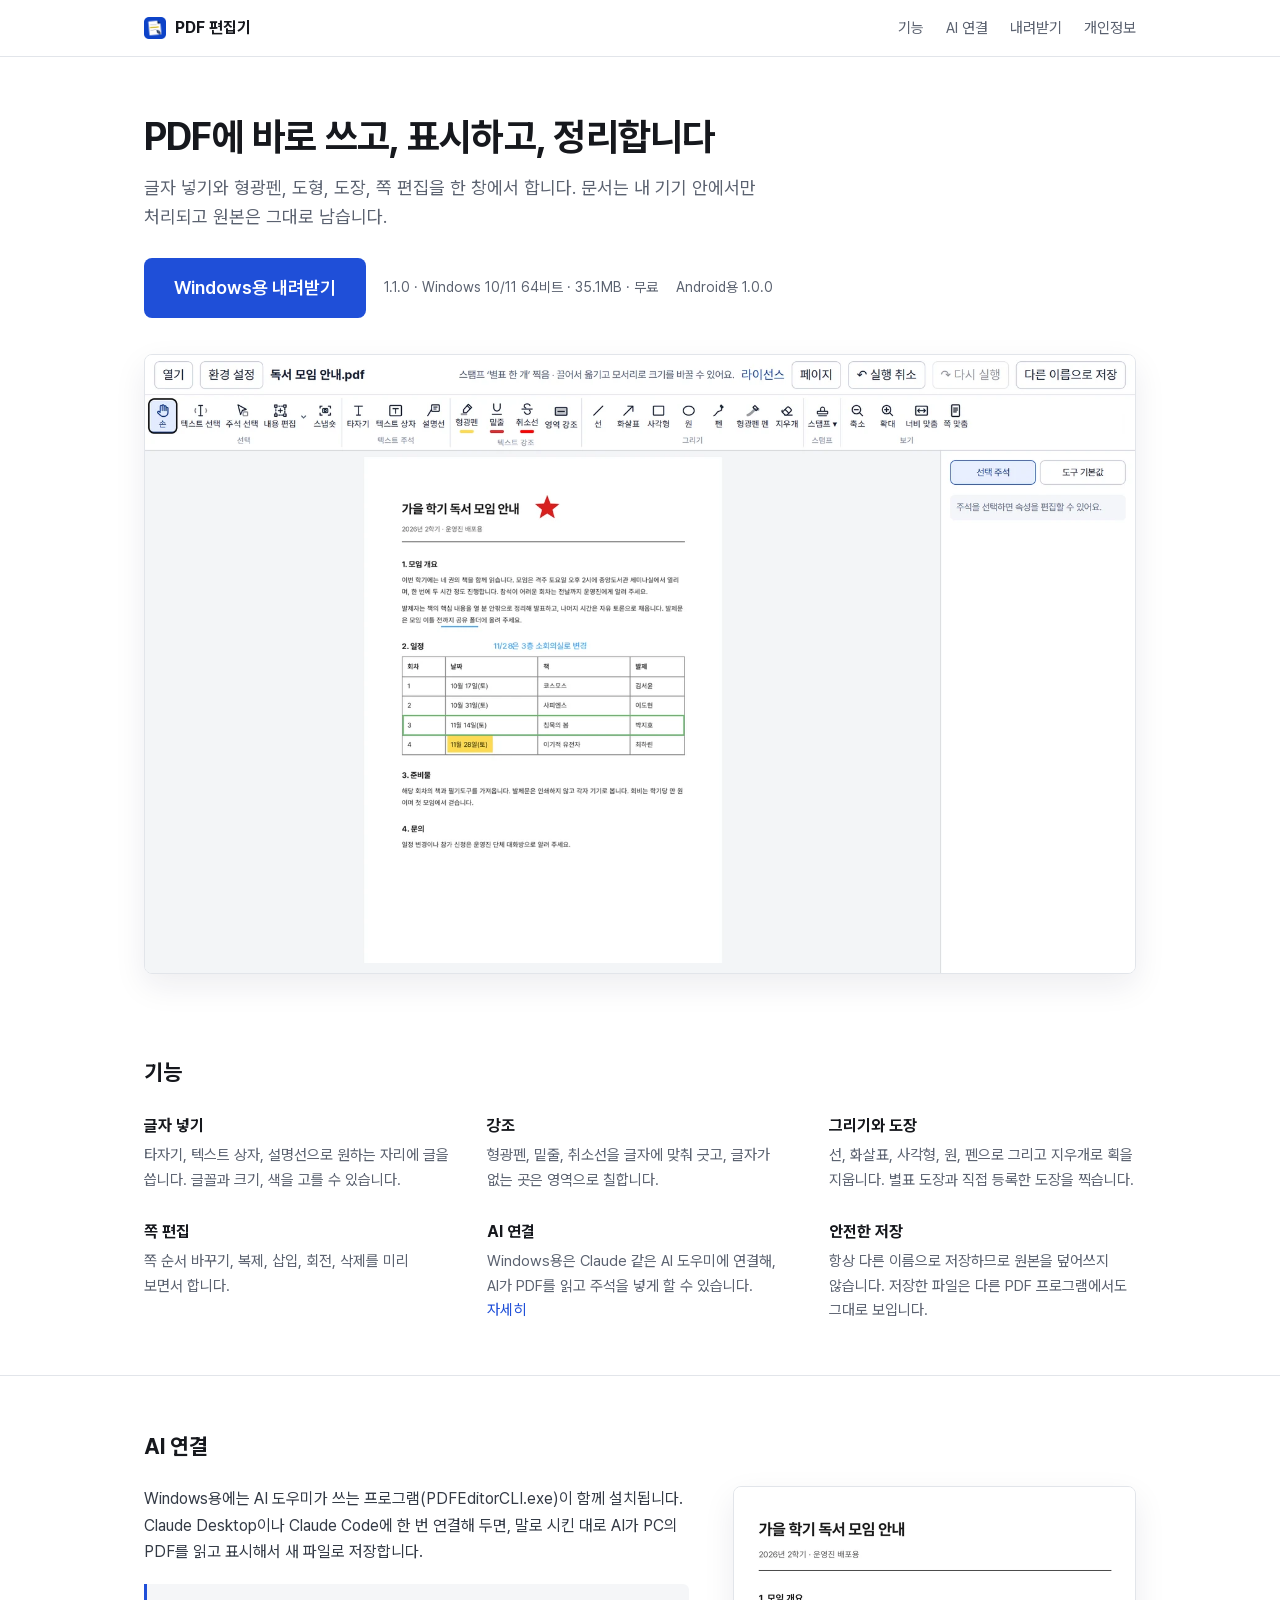
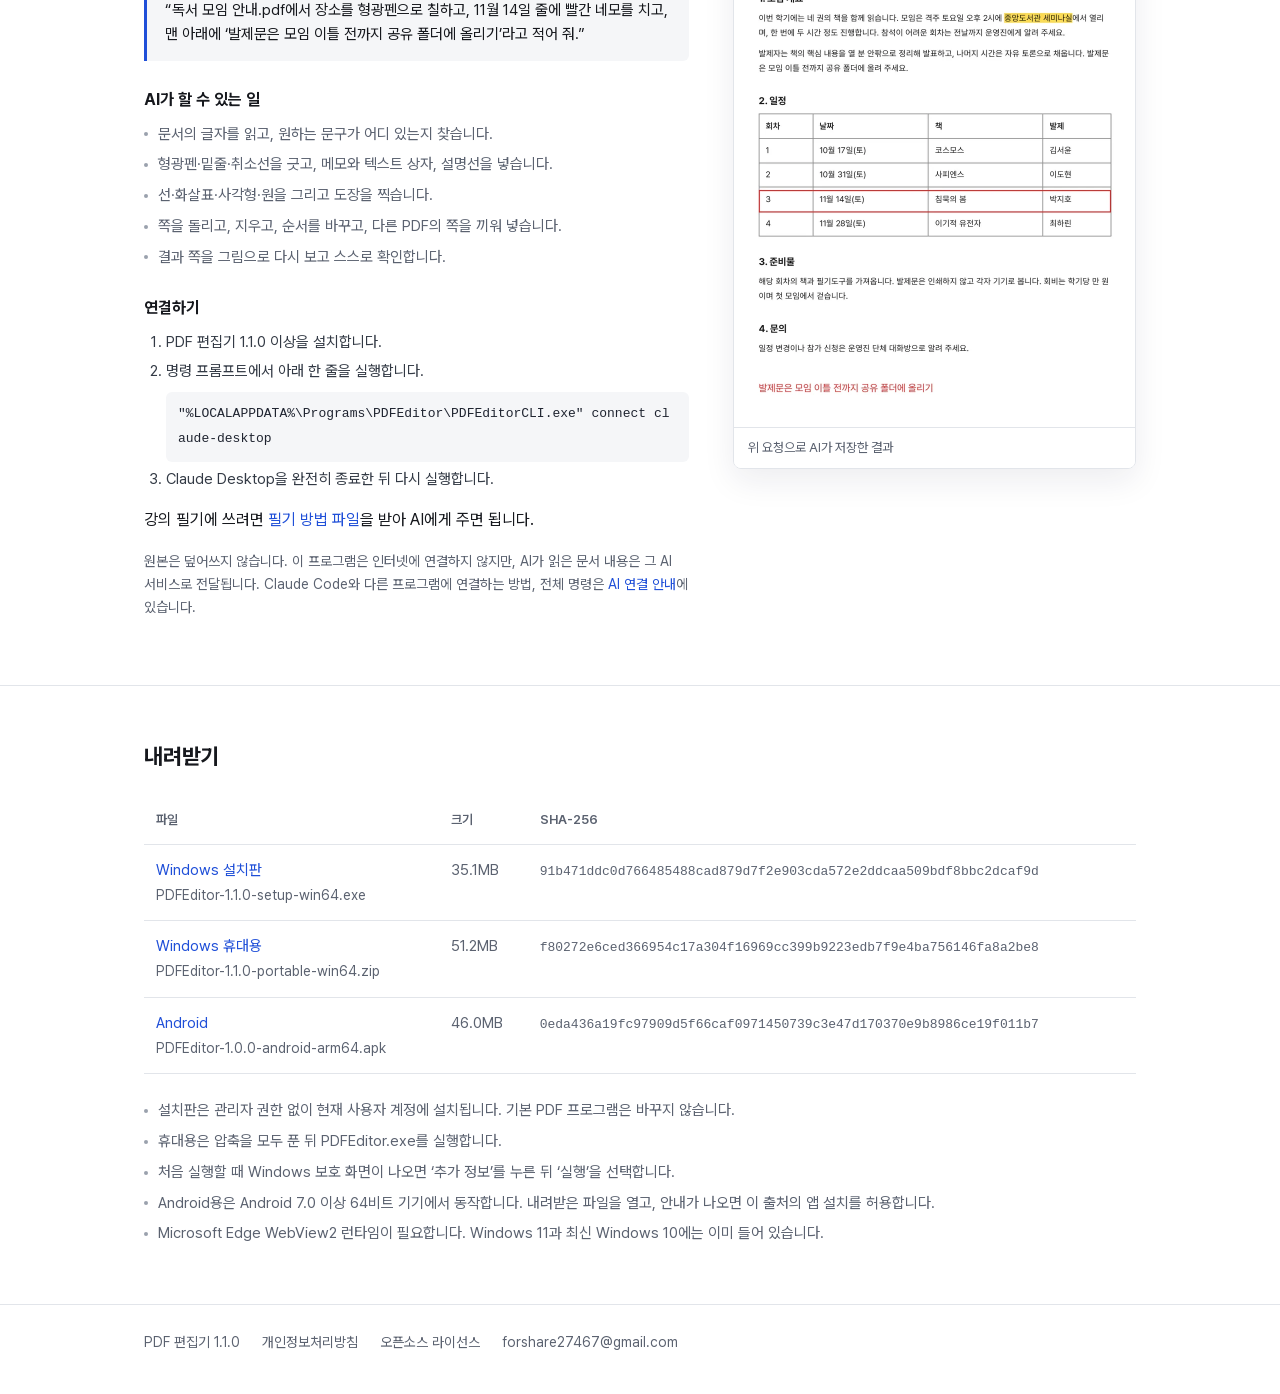
==== index.html @ c613894f "강의 필기 안내를 AI 연결 첫머리로 옮기고 쉬운 사용 순서 추가 Co-Authored-By: Claude Fable 5.2 <noreply@anthropic.com>" ====
<!doctype html>
<html lang="ko">
<head>
<meta charset="utf-8">
<meta name="viewport" content="width=device-width,initial-scale=1">
<title>PDF 편집기</title>
<meta name="description" content="PDF에 글자를 넣고, 표시하고, 쪽을 정리하는 무료 편집기. 문서는 기기 밖으로 나가지 않습니다.">
<link rel="icon" href="favicon.ico" sizes="48x48">
<link rel="icon" href="icon-192.png" type="image/png">
<link rel="apple-touch-icon" href="icon-180.png">
<link rel="stylesheet" href="style.css">
</head>
<body>
<header class="top"><div class="wrap">
 <a class="brand" href="./"><img src="icon-192.png" alt="">PDF 편집기</a>
 <nav><a href="#features">기능</a><a href="#ai">AI 연결</a><a href="#download">내려받기</a><a href="privacy.html">개인정보</a></nav>
</div></header>

<main>
<div class="wrap hero">
 <h1>PDF에 바로 쓰고, 표시하고, 정리합니다</h1>
 <p class="lead">글자 넣기와 형광펜, 도형, 도장, 쪽 편집을 한 창에서 합니다. 문서는 내 기기 안에서만 처리되고 원본은 그대로 남습니다.</p>
 <div class="get">
  <a class="btn btn-lg" href="https://github.com/forshare2-pixel/pdf-editor/releases/download/v1.1.0/PDFEditor-1.1.0-setup-win64.exe">Windows용 내려받기</a>
  <span class="meta">1.1.0 · Windows 10/11 64비트 · 35.1MB · 무료</span>
  <a class="meta" href="https://github.com/forshare2-pixel/pdf-editor/releases/download/android-v1.0.0/PDFEditor-1.0.0-android-arm64.apk">Android용 1.0.0</a>
 </div>
 <figure class="shot"><img src="editor.webp" width="1600" height="1000" alt="PDF 편집기에서 문서에 글자, 강조, 사각형, 별표를 넣은 화면"></figure>
</div>

<section id="features"><div class="wrap">
 <h2>기능</h2>
 <ul class="features">
  <li><h3>글자 넣기</h3><p>타자기, 텍스트 상자, 설명선으로 원하는 자리에 글을 씁니다. 글꼴과 크기, 색을 고를 수 있습니다.</p></li>
  <li><h3>강조</h3><p>형광펜, 밑줄, 취소선을 글자에 맞춰 긋고, 글자가 없는 곳은 영역으로 칠합니다.</p></li>
  <li><h3>그리기와 도장</h3><p>선, 화살표, 사각형, 원, 펜으로 그리고 지우개로 획을 지웁니다. 별표 도장과 직접 등록한 도장을 찍습니다.</p></li>
  <li><h3>쪽 편집</h3><p>쪽 순서 바꾸기, 복제, 삽입, 회전, 삭제를 미리 보면서 합니다.</p></li>
  <li><h3>AI 연결</h3><p>Windows용은 Claude 같은 AI 도우미에 연결해, AI가 PDF를 읽고 주석을 넣게 할 수 있습니다. <a href="#ai">자세히</a></p></li>
  <li><h3>안전한 저장</h3><p>항상 다른 이름으로 저장하므로 원본을 덮어쓰지 않습니다. 저장한 파일은 다른 PDF 프로그램에서도 그대로 보입니다.</p></li>
 </ul>
</div></section>

<section id="ai"><div class="wrap">
 <h2>AI 연결</h2>
 <div class="ai">
  <div>
   <p class="ai-lead">Windows용에는 AI 도우미가 쓰는 프로그램(PDFEditorCLI.exe)이 함께 설치됩니다. Claude Desktop이나 Claude Code에 한 번 연결해 두면, 말로 시킨 대로 AI가 PC의 PDF를 읽고 표시해서 새 파일로 저장합니다.</p>
   <blockquote class="ask">“독서 모임 안내.pdf에서 장소를 형광펜으로 칠하고, 11월 14일 줄에 빨간 네모를 치고, 맨 아래에 ‘발제문은 모임 이틀 전까지 공유 폴더에 올리기’라고 적어 줘.”</blockquote>
   <h3>AI가 할 수 있는 일</h3>
   <ul class="notes">
    <li>문서의 글자를 읽고, 원하는 문구가 어디 있는지 찾습니다.</li>
    <li>형광펜·밑줄·취소선을 긋고, 메모와 텍스트 상자, 설명선을 넣습니다.</li>
    <li>선·화살표·사각형·원을 그리고 도장을 찍습니다.</li>
    <li>쪽을 돌리고, 지우고, 순서를 바꾸고, 다른 PDF의 쪽을 끼워 넣습니다.</li>
    <li>결과 쪽을 그림으로 다시 보고 스스로 확인합니다.</li>
   </ul>
   <h3>연결하기</h3>
   <ol class="steps">
    <li>PDF 편집기 1.1.0 이상을 설치합니다.</li>
    <li>명령 프롬프트에서 아래 한 줄을 실행합니다.<pre><code>"%LOCALAPPDATA%\Programs\PDFEditor\PDFEditorCLI.exe" connect claude-desktop</code></pre></li>
    <li>Claude Desktop을 완전히 종료한 뒤 다시 실행합니다.</li>
   </ol>
   <p>강의 필기에 쓰려면 <a href="ai.html">필기 방법 파일</a>을 받아 AI에게 주면 됩니다.</p>
   <p class="meta">원본은 덮어쓰지 않습니다. 이 프로그램은 인터넷에 연결하지 않지만, AI가 읽은 문서 내용은 그 AI 서비스로 전달됩니다. Claude Code와 다른 프로그램에 연결하는 방법, 전체 명령은 <a href="ai.html">AI 연결 안내</a>에 있습니다.</p>
  </div>
  <figure class="shot ai-shot"><img src="ai-example.webp" width="802" height="1080" alt="AI가 장소에 형광펜을 칠하고, 일정 표의 한 줄에 빨간 네모를 치고, 아래에 빨간 글씨 메모를 넣은 문서"><figcaption>위 요청으로 AI가 저장한 결과</figcaption></figure>
 </div>
</div></section>

<section id="download"><div class="wrap">
 <h2>내려받기</h2>
 <table>
  <thead><tr><th>파일</th><th>크기</th><th>SHA-256</th></tr></thead>
  <tbody>
  <tr><td><a href="https://github.com/forshare2-pixel/pdf-editor/releases/download/v1.1.0/PDFEditor-1.1.0-setup-win64.exe">Windows 설치판</a><br><span class="meta">PDFEditor-1.1.0-setup-win64.exe</span></td><td class="num">35.1MB</td><td><code>91b471ddc0d766485488cad879d7f2e903cda572e2ddcaa509bdf8bbc2dcaf9d</code></td></tr>
  <tr><td><a href="https://github.com/forshare2-pixel/pdf-editor/releases/download/v1.1.0/PDFEditor-1.1.0-portable-win64.zip">Windows 휴대용</a><br><span class="meta">PDFEditor-1.1.0-portable-win64.zip</span></td><td class="num">51.2MB</td><td><code>f80272e6ced366954c17a304f16969cc399b9223edb7f9e4ba756146fa8a2be8</code></td></tr>
  <tr><td><a href="https://github.com/forshare2-pixel/pdf-editor/releases/download/android-v1.0.0/PDFEditor-1.0.0-android-arm64.apk">Android</a><br><span class="meta">PDFEditor-1.0.0-android-arm64.apk</span></td><td class="num">46.0MB</td><td><code>0eda436a19fc97909d5f66caf0971450739c3e47d170370e9b8986ce19f011b7</code></td></tr>
  </tbody>
 </table>
 <ul class="notes">
  <li>설치판은 관리자 권한 없이 현재 사용자 계정에 설치됩니다. 기본 PDF 프로그램은 바꾸지 않습니다.</li>
  <li>휴대용은 압축을 모두 푼 뒤 PDFEditor.exe를 실행합니다.</li>
  <li>처음 실행할 때 Windows 보호 화면이 나오면 ‘추가 정보’를 누른 뒤 ‘실행’을 선택합니다.</li>
  <li>Android용은 Android 7.0 이상 64비트 기기에서 동작합니다. 내려받은 파일을 열고, 안내가 나오면 이 출처의 앱 설치를 허용합니다.</li>
  <li>Microsoft Edge WebView2 런타임이 필요합니다. Windows 11과 최신 Windows 10에는 이미 들어 있습니다.</li>
 </ul>
</div></section>
</main>

<footer><div class="wrap">
 <span>PDF 편집기 1.1.0</span>
 <a href="privacy.html">개인정보처리방침</a>
 <a href="licenses.txt">오픈소스 라이선스</a>
 <a href="mailto:forshare27467@gmail.com">forshare27467@gmail.com</a>
</div></footer>
</body>
</html>
---- style.css ----
@font-face{font-family:Pretendard;src:url(PretendardVariable.woff2) format("woff2");font-weight:100 900;font-display:swap}
:root{--ink:#16181d;--sub:#5b6270;--line:#e2e5ea;--bg:#fff;--soft:#f5f6f8;--accent:#1f4fd8}
*{box-sizing:border-box}
html{-webkit-text-size-adjust:100%}
body{margin:0;background:var(--bg);color:var(--ink);font:16px/1.65 Pretendard,"Malgun Gothic","Apple SD Gothic Neo",sans-serif;word-break:keep-all}
a{color:var(--accent);text-decoration:none}
a:hover{text-decoration:underline}
.wrap{max-width:1040px;margin:0 auto;padding:0 24px}
header.top{border-bottom:1px solid var(--line)}
header.top .wrap{display:flex;align-items:center;gap:28px;height:56px}
.brand{display:flex;align-items:center;gap:9px;font-weight:700;color:var(--ink)}
.brand img{width:22px;height:22px}
nav{margin-left:auto;display:flex;gap:22px;font-size:15px}
nav a{color:var(--sub)}
.hero{padding-top:56px;padding-bottom:28px}
h1{font-size:38px;line-height:1.25;letter-spacing:-.02em;margin:0 0 12px}
.lead{font-size:18px;color:var(--sub);margin:0 0 26px;max-width:620px}
.get{display:flex;flex-wrap:wrap;align-items:center;gap:14px 18px}
.btn{display:inline-block;background:var(--accent);color:#fff;font-weight:600;padding:12px 22px;border-radius:6px}
.btn:hover{text-decoration:none;background:#1a43b8}
.meta{font-size:14px;color:var(--sub)}
.shot{margin:36px 0 0;border:1px solid var(--line);border-radius:8px;overflow:hidden;box-shadow:0 12px 32px rgba(20,30,60,.08)}
.shot img{display:block;width:100%;height:auto}
section{padding:52px 0;border-top:1px solid var(--line)}
.hero+section{border-top:0}
h2{font-size:22px;letter-spacing:-.01em;margin:0 0 22px}
.features{display:grid;grid-template-columns:repeat(3,1fr);gap:26px 36px;margin:0;padding:0;list-style:none}
.features h3{font-size:16px;margin:0 0 4px}
.features p{margin:0;color:var(--sub);font-size:15px}
table{width:100%;border-collapse:collapse;font-size:15px}
th,td{text-align:left;padding:13px 12px;border-bottom:1px solid var(--line);vertical-align:top}
th{font-weight:600;color:var(--sub);font-size:13px}
td.num{white-space:nowrap;color:var(--sub)}
code{font:13px/1.5 ui-monospace,Consolas,monospace;color:var(--sub);word-break:break-all}
.notes{margin:24px 0 0;padding:0;list-style:none;color:var(--sub);font-size:15px}
.notes li{padding-left:14px;position:relative;margin-bottom:6px}
.notes li:before{content:"";position:absolute;left:0;top:.72em;width:4px;height:4px;border-radius:50%;background:#9aa1ad}
.soon{color:var(--sub)}
footer{border-top:1px solid var(--line);padding:26px 0 40px;font-size:14px;color:var(--sub)}
footer .wrap{display:flex;flex-wrap:wrap;gap:8px 22px}
footer a{color:var(--sub)}
.doc{max-width:768px;padding-top:48px;padding-bottom:64px}
.doc h1{font-size:28px}
.doc h2{font-size:18px;margin:34px 0 8px}
.doc p,.doc li{color:#333a45}
@media(max-width:760px){
 h1{font-size:30px}.hero{padding-top:36px;padding-bottom:20px}.lead{font-size:16px}
 .features{grid-template-columns:1fr;gap:18px}
 nav{gap:16px;font-size:14px}
 table,tbody,tr,td{display:block}thead{display:none}
 tr{padding:12px 0;border-bottom:1px solid var(--line)}td{border:0;padding:2px 0}
}
.doc pre{background:#f4f5f7;border-radius:8px;padding:12px 14px;overflow-x:auto;margin:8px 0}
.doc pre code{color:#1f2430;word-break:normal;white-space:pre}
.doc ol{padding-left:22px}.doc ol li{margin:6px 0}
.doc h3{font-size:15px;margin:26px 0 6px}
.doc h4{font-size:14px;margin:18px 0 4px}
.ai{display:grid;grid-template-columns:minmax(0,1.15fr) minmax(0,.85fr);gap:44px;align-items:start}
.ai-lead{margin:0 0 18px;color:#333a45}
.ask{margin:0 0 26px;padding:14px 18px;border-left:3px solid var(--accent);background:var(--soft);border-radius:0 6px 6px 0;color:var(--ink);font-size:15px}
.ai h3{font-size:16px;margin:0 0 8px}
.ai .notes{margin:0 0 26px}
.steps{margin:0 0 16px;padding-left:22px;font-size:15px;color:#333a45}
.steps li{margin:5px 0}
.steps pre,.ai pre{background:var(--soft);border-radius:6px;padding:10px 12px;overflow-x:auto;margin:8px 0 2px}
.steps pre code{color:#1f2430;word-break:normal;white-space:pre}
.ai-shot{margin:0}
figcaption{font-size:13px;color:var(--sub);padding:9px 14px;border-top:1px solid var(--line);background:#fff}
.ai-doc-shot{max-width:420px;margin:24px 0 8px}
@media(max-width:760px){.ai{grid-template-columns:1fr;gap:28px}}
.ai>*{min-width:0}
.steps pre code,.doc pre code{white-space:pre-wrap;word-break:break-all}
.btn-lg{font-size:18px;padding:15px 30px;border-radius:8px}
.guide{margin:28px 0 8px;padding:22px 24px;border:1px solid var(--line);border-radius:10px;background:var(--soft)}
.doc .guide h2{margin:0 0 6px;font-size:20px}
.guide-get{display:flex;flex-wrap:wrap;align-items:center;gap:12px 20px;margin:16px 0 18px}
.guide .ask{background:#fff;margin:8px 0 2px}
.guide .meta{margin-bottom:0}
@media(max-width:760px){.btn-lg{display:block;width:100%;text-align:center}.guide{padding:18px 16px}}
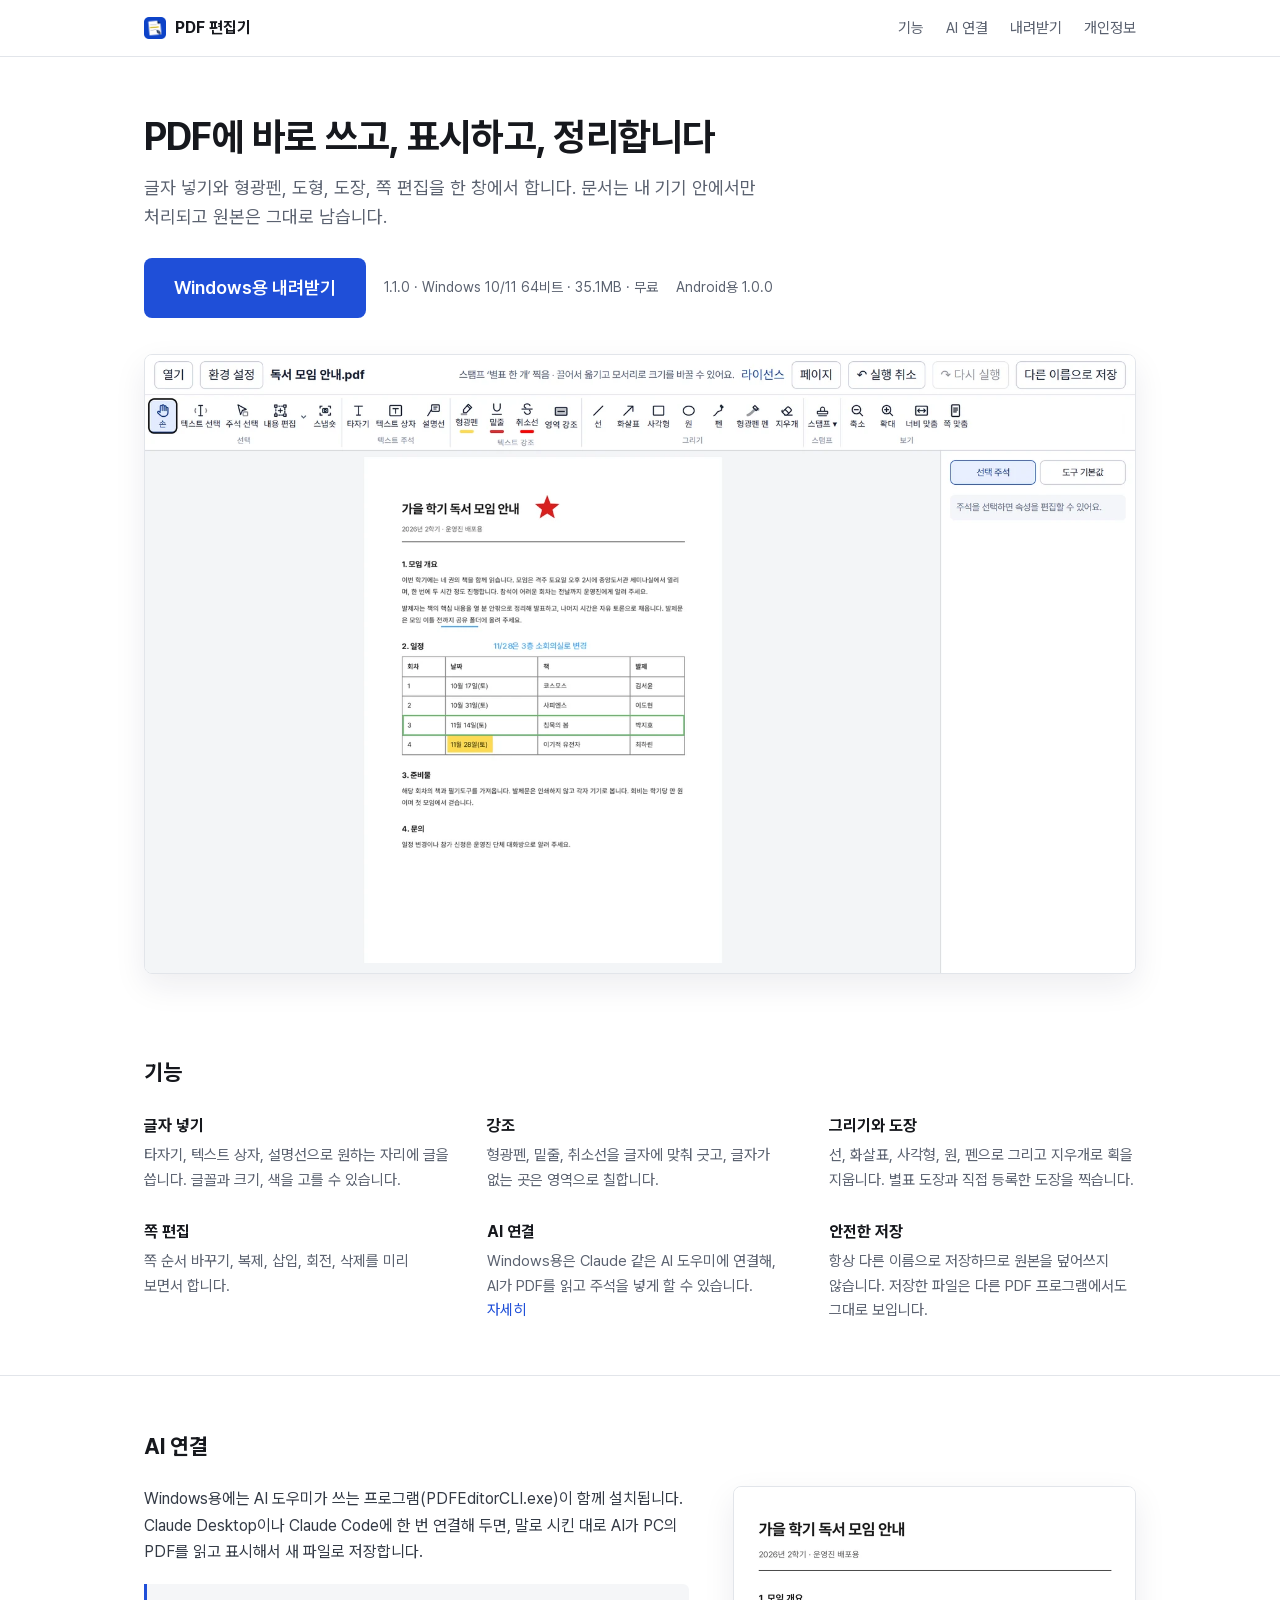
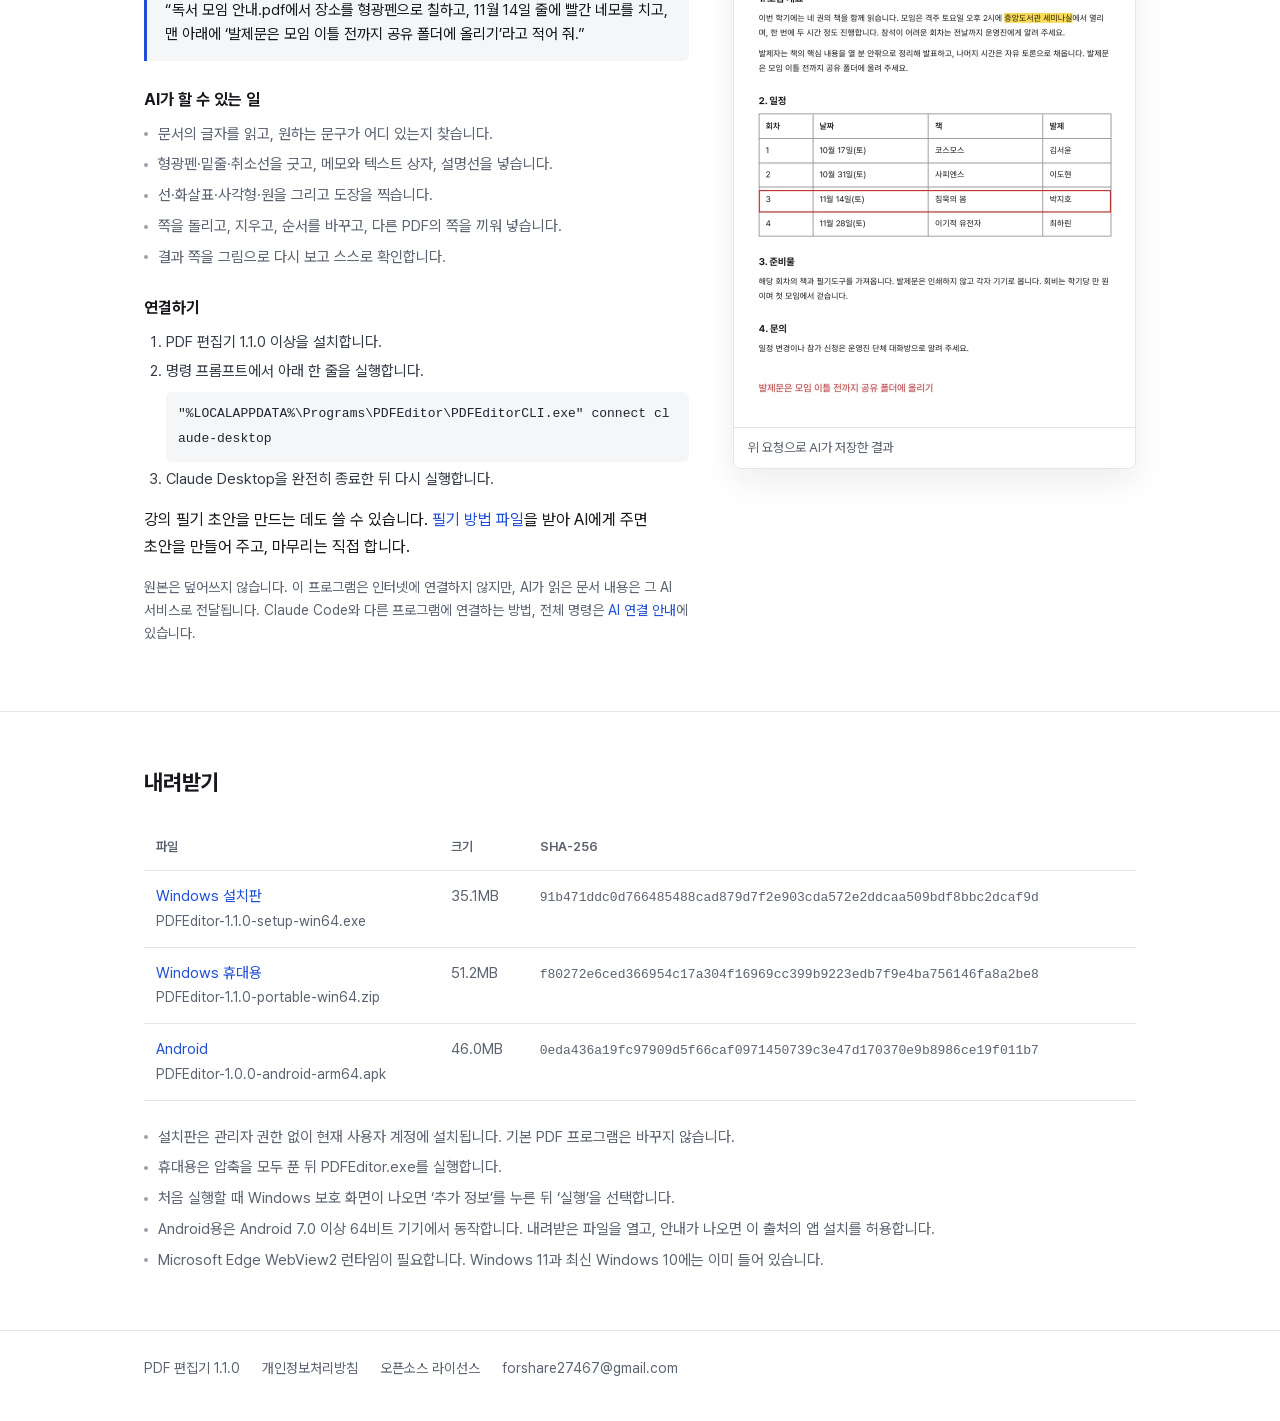
==== commit 373cad16: "강의 필기 안내를 초안 작성 도움으로 설명 Co-Authored-By: Claude Fable 5.2 <noreply@anthropic.com>" ====
--- a/index.html
+++ b/index.html
@@ -60,7 +60,7 @@
     <li>명령 프롬프트에서 아래 한 줄을 실행합니다.<pre><code>"%LOCALAPPDATA%\Programs\PDFEditor\PDFEditorCLI.exe" connect claude-desktop</code></pre></li>
     <li>Claude Desktop을 완전히 종료한 뒤 다시 실행합니다.</li>
    </ol>
-   <p>강의 필기에 쓰려면 <a href="ai.html">필기 방법 파일</a>을 받아 AI에게 주면 됩니다.</p>
+   <p>강의 필기 초안을 만드는 데도 쓸 수 있습니다. <a href="ai.html">필기 방법 파일</a>을 받아 AI에게 주면 초안을 만들어 주고, 마무리는 직접 합니다.</p>
    <p class="meta">원본은 덮어쓰지 않습니다. 이 프로그램은 인터넷에 연결하지 않지만, AI가 읽은 문서 내용은 그 AI 서비스로 전달됩니다. Claude Code와 다른 프로그램에 연결하는 방법, 전체 명령은 <a href="ai.html">AI 연결 안내</a>에 있습니다.</p>
   </div>
   <figure class="shot ai-shot"><img src="ai-example.webp" width="802" height="1080" alt="AI가 장소에 형광펜을 칠하고, 일정 표의 한 줄에 빨간 네모를 치고, 아래에 빨간 글씨 메모를 넣은 문서"><figcaption>위 요청으로 AI가 저장한 결과</figcaption></figure>
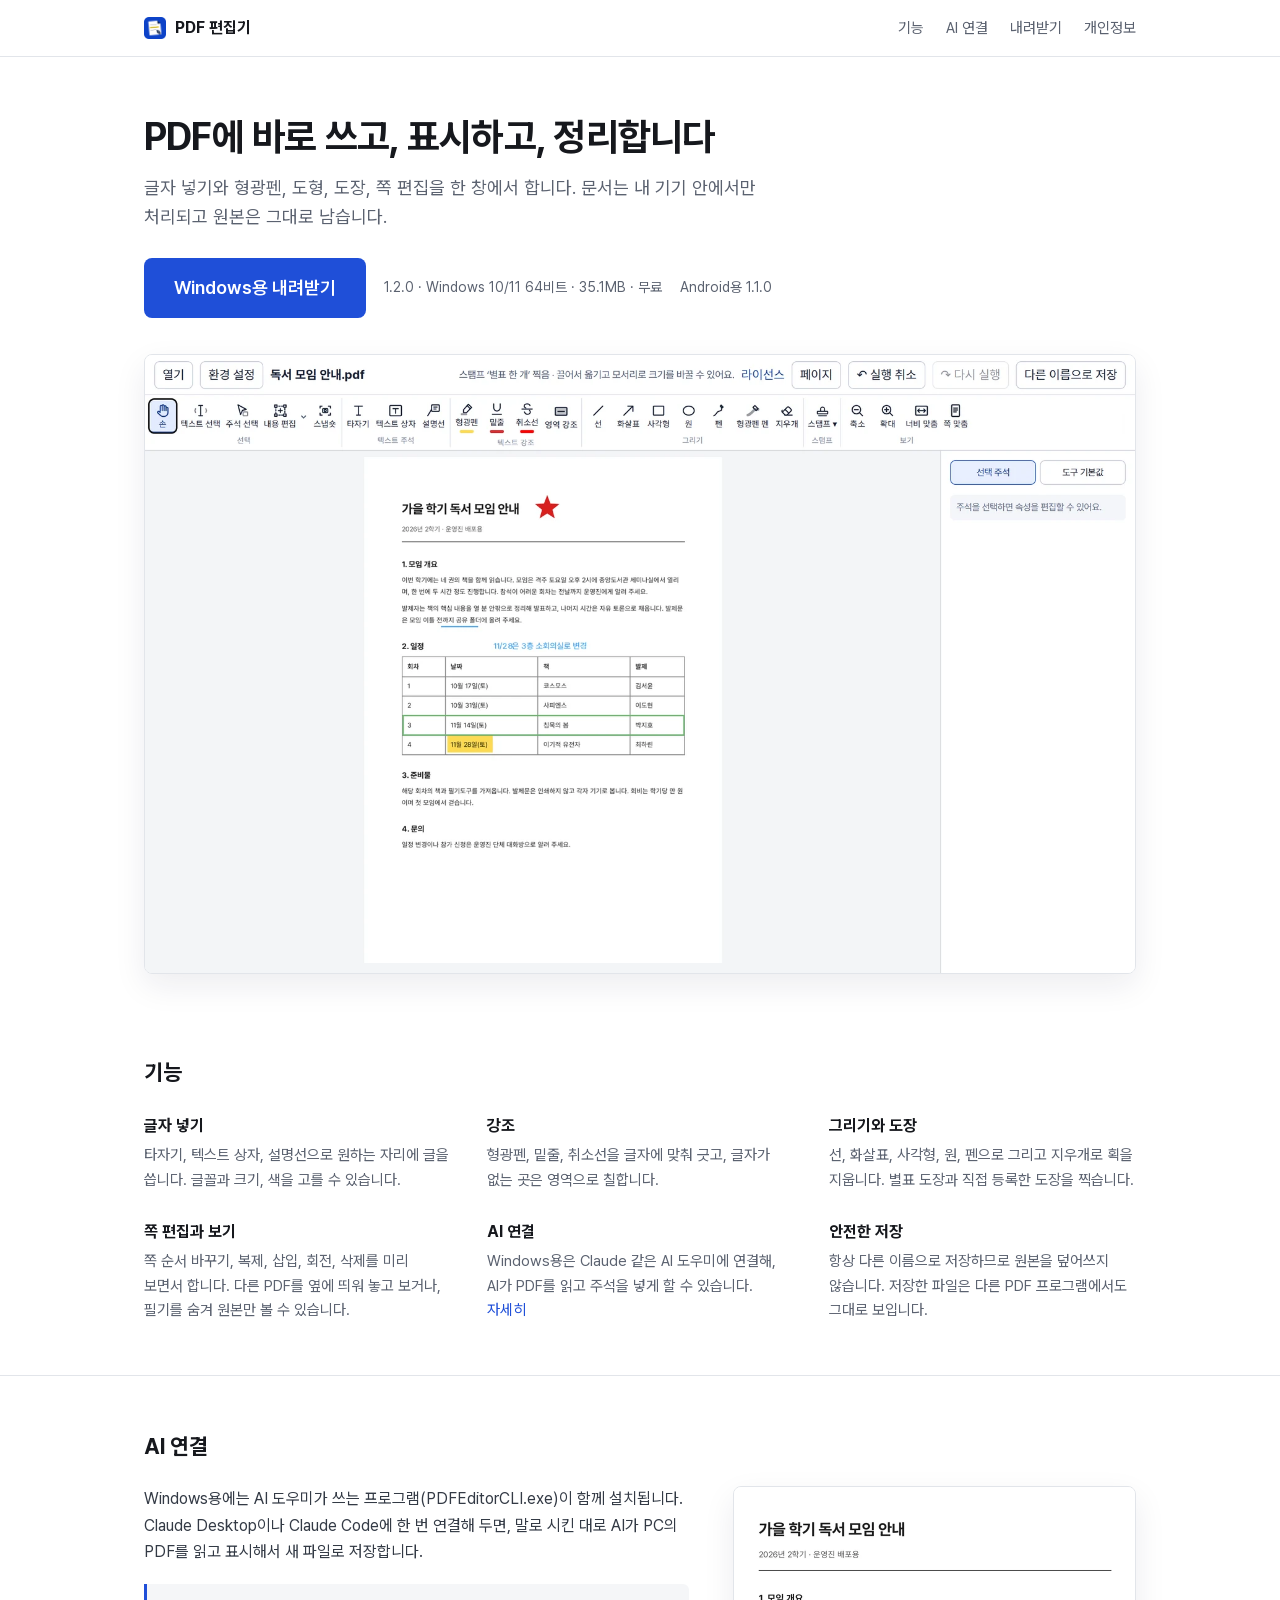
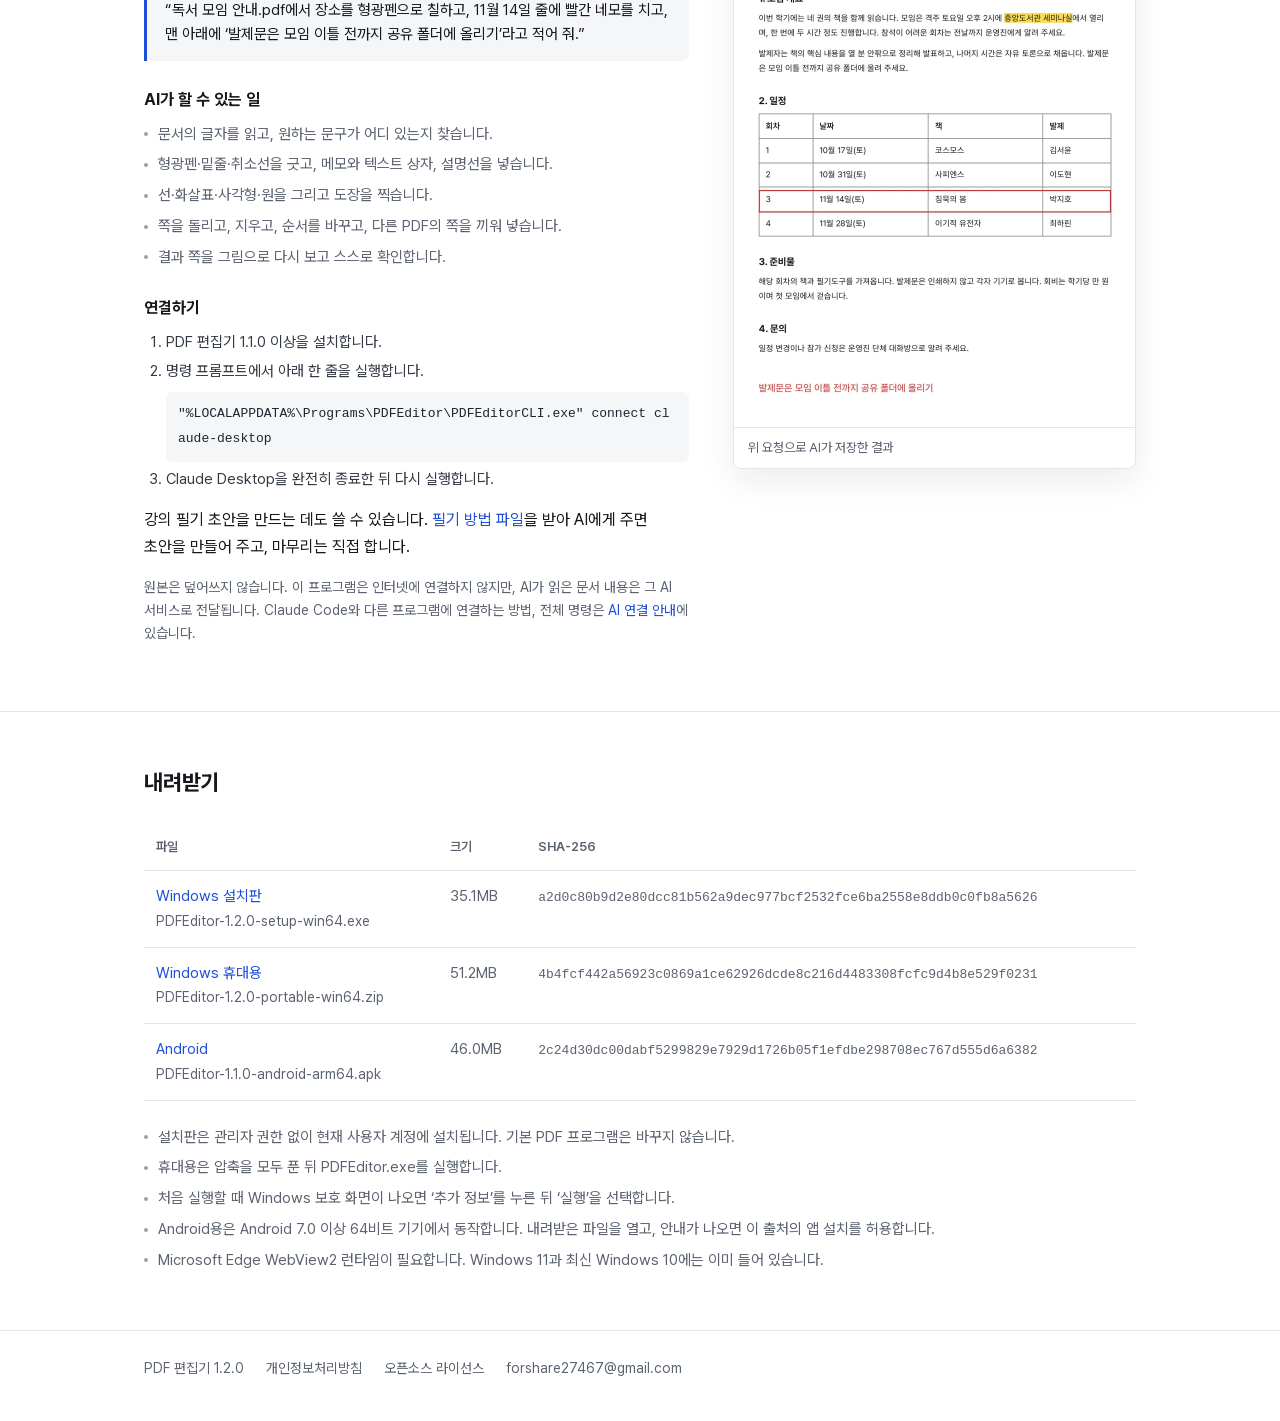
==== commit b78d73af: "Windows 1.2.0, Android 1.1.0 (참고 파일, 필기 숨김, 이어 보기) Co-Authored-By: Claude Fable 5.2 <noreply@anthrop" ====
--- a/index.html
+++ b/index.html
@@ -21,9 +21,9 @@
  <h1>PDF에 바로 쓰고, 표시하고, 정리합니다</h1>
  <p class="lead">글자 넣기와 형광펜, 도형, 도장, 쪽 편집을 한 창에서 합니다. 문서는 내 기기 안에서만 처리되고 원본은 그대로 남습니다.</p>
  <div class="get">
-  <a class="btn btn-lg" href="https://github.com/forshare2-pixel/pdf-editor/releases/download/v1.1.0/PDFEditor-1.1.0-setup-win64.exe">Windows용 내려받기</a>
-  <span class="meta">1.1.0 · Windows 10/11 64비트 · 35.1MB · 무료</span>
-  <a class="meta" href="https://github.com/forshare2-pixel/pdf-editor/releases/download/android-v1.0.0/PDFEditor-1.0.0-android-arm64.apk">Android용 1.0.0</a>
+  <a class="btn btn-lg" href="https://github.com/forshare2-pixel/pdf-editor/releases/download/v1.2.0/PDFEditor-1.2.0-setup-win64.exe">Windows용 내려받기</a>
+  <span class="meta">1.2.0 · Windows 10/11 64비트 · 35.1MB · 무료</span>
+  <a class="meta" href="https://github.com/forshare2-pixel/pdf-editor/releases/download/android-v1.1.0/PDFEditor-1.1.0-android-arm64.apk">Android용 1.1.0</a>
  </div>
  <figure class="shot"><img src="editor.webp" width="1600" height="1000" alt="PDF 편집기에서 문서에 글자, 강조, 사각형, 별표를 넣은 화면"></figure>
 </div>
@@ -34,7 +34,7 @@
   <li><h3>글자 넣기</h3><p>타자기, 텍스트 상자, 설명선으로 원하는 자리에 글을 씁니다. 글꼴과 크기, 색을 고를 수 있습니다.</p></li>
   <li><h3>강조</h3><p>형광펜, 밑줄, 취소선을 글자에 맞춰 긋고, 글자가 없는 곳은 영역으로 칠합니다.</p></li>
   <li><h3>그리기와 도장</h3><p>선, 화살표, 사각형, 원, 펜으로 그리고 지우개로 획을 지웁니다. 별표 도장과 직접 등록한 도장을 찍습니다.</p></li>
-  <li><h3>쪽 편집</h3><p>쪽 순서 바꾸기, 복제, 삽입, 회전, 삭제를 미리 보면서 합니다.</p></li>
+  <li><h3>쪽 편집과 보기</h3><p>쪽 순서 바꾸기, 복제, 삽입, 회전, 삭제를 미리 보면서 합니다. 다른 PDF를 옆에 띄워 놓고 보거나, 필기를 숨겨 원본만 볼 수 있습니다.</p></li>
   <li><h3>AI 연결</h3><p>Windows용은 Claude 같은 AI 도우미에 연결해, AI가 PDF를 읽고 주석을 넣게 할 수 있습니다. <a href="#ai">자세히</a></p></li>
   <li><h3>안전한 저장</h3><p>항상 다른 이름으로 저장하므로 원본을 덮어쓰지 않습니다. 저장한 파일은 다른 PDF 프로그램에서도 그대로 보입니다.</p></li>
  </ul>
@@ -72,9 +72,9 @@
  <table>
   <thead><tr><th>파일</th><th>크기</th><th>SHA-256</th></tr></thead>
   <tbody>
-  <tr><td><a href="https://github.com/forshare2-pixel/pdf-editor/releases/download/v1.1.0/PDFEditor-1.1.0-setup-win64.exe">Windows 설치판</a><br><span class="meta">PDFEditor-1.1.0-setup-win64.exe</span></td><td class="num">35.1MB</td><td><code>91b471ddc0d766485488cad879d7f2e903cda572e2ddcaa509bdf8bbc2dcaf9d</code></td></tr>
-  <tr><td><a href="https://github.com/forshare2-pixel/pdf-editor/releases/download/v1.1.0/PDFEditor-1.1.0-portable-win64.zip">Windows 휴대용</a><br><span class="meta">PDFEditor-1.1.0-portable-win64.zip</span></td><td class="num">51.2MB</td><td><code>f80272e6ced366954c17a304f16969cc399b9223edb7f9e4ba756146fa8a2be8</code></td></tr>
-  <tr><td><a href="https://github.com/forshare2-pixel/pdf-editor/releases/download/android-v1.0.0/PDFEditor-1.0.0-android-arm64.apk">Android</a><br><span class="meta">PDFEditor-1.0.0-android-arm64.apk</span></td><td class="num">46.0MB</td><td><code>0eda436a19fc97909d5f66caf0971450739c3e47d170370e9b8986ce19f011b7</code></td></tr>
+  <tr><td><a href="https://github.com/forshare2-pixel/pdf-editor/releases/download/v1.2.0/PDFEditor-1.2.0-setup-win64.exe">Windows 설치판</a><br><span class="meta">PDFEditor-1.2.0-setup-win64.exe</span></td><td class="num">35.1MB</td><td><code>a2d0c80b9d2e80dcc81b562a9dec977bcf2532fce6ba2558e8ddb0c0fb8a5626</code></td></tr>
+  <tr><td><a href="https://github.com/forshare2-pixel/pdf-editor/releases/download/v1.2.0/PDFEditor-1.2.0-portable-win64.zip">Windows 휴대용</a><br><span class="meta">PDFEditor-1.2.0-portable-win64.zip</span></td><td class="num">51.2MB</td><td><code>4b4fcf442a56923c0869a1ce62926dcde8c216d4483308fcfc9d4b8e529f0231</code></td></tr>
+  <tr><td><a href="https://github.com/forshare2-pixel/pdf-editor/releases/download/android-v1.1.0/PDFEditor-1.1.0-android-arm64.apk">Android</a><br><span class="meta">PDFEditor-1.1.0-android-arm64.apk</span></td><td class="num">46.0MB</td><td><code>2c24d30dc00dabf5299829e7929d1726b05f1efdbe298708ec767d555d6a6382</code></td></tr>
   </tbody>
  </table>
  <ul class="notes">
@@ -88,7 +88,7 @@
 </main>
 
 <footer><div class="wrap">
- <span>PDF 편집기 1.1.0</span>
+ <span>PDF 편집기 1.2.0</span>
  <a href="privacy.html">개인정보처리방침</a>
  <a href="licenses.txt">오픈소스 라이선스</a>
  <a href="mailto:forshare27467@gmail.com">forshare27467@gmail.com</a>
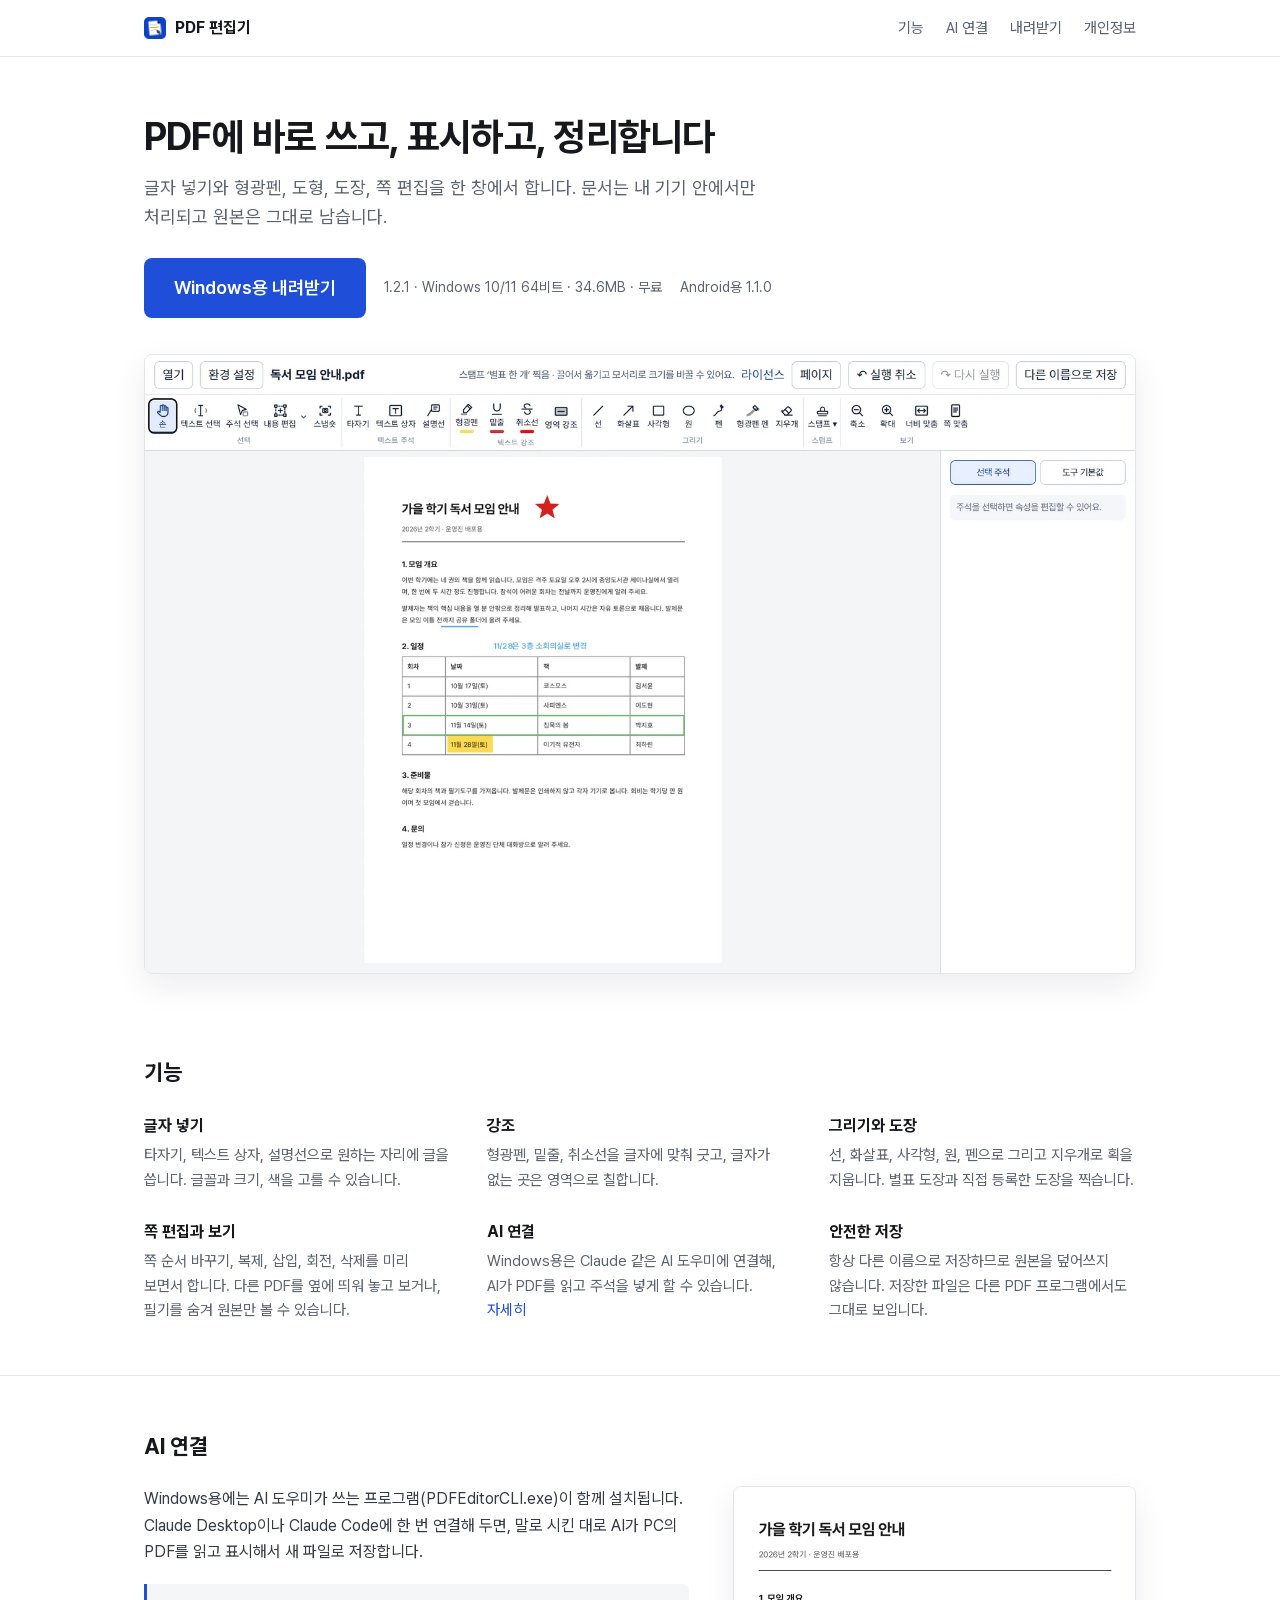
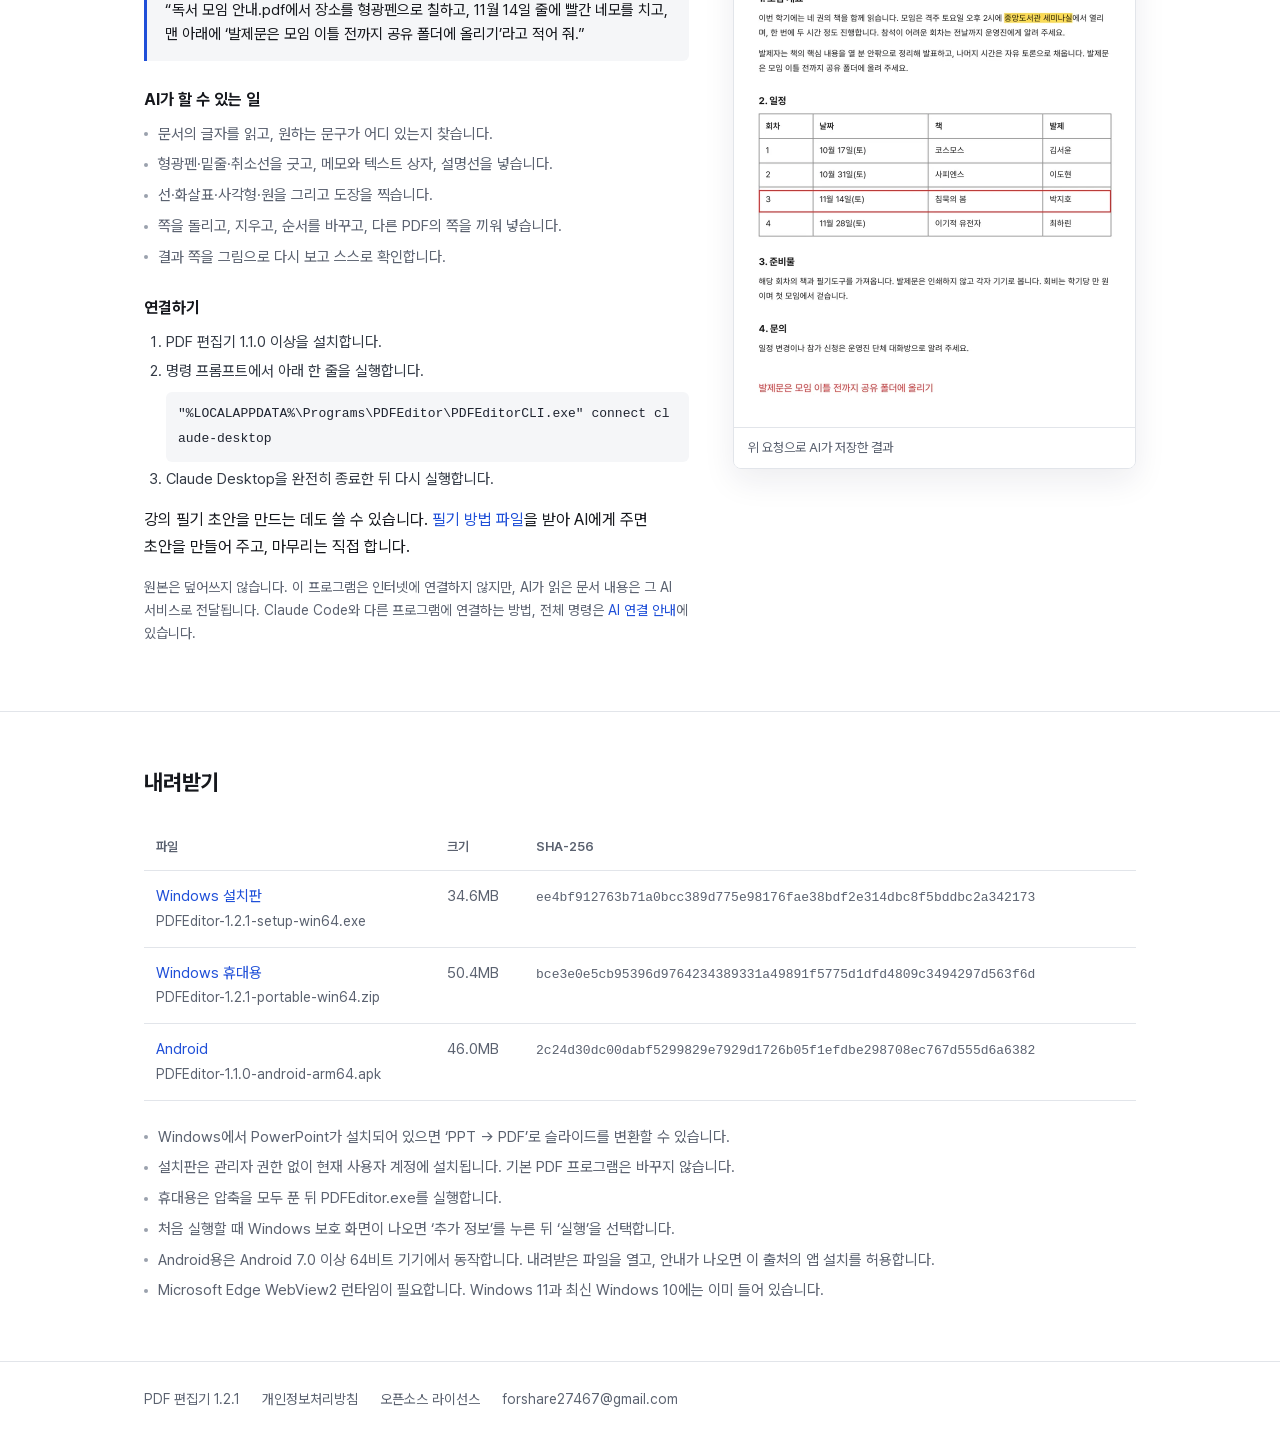
==== commit acfffb47: "Windows 1.2.1: PPT를 PDF로 변환" ====
--- a/index.html
+++ b/index.html
@@ -21,8 +21,8 @@
  <h1>PDF에 바로 쓰고, 표시하고, 정리합니다</h1>
  <p class="lead">글자 넣기와 형광펜, 도형, 도장, 쪽 편집을 한 창에서 합니다. 문서는 내 기기 안에서만 처리되고 원본은 그대로 남습니다.</p>
  <div class="get">
-  <a class="btn btn-lg" href="https://github.com/forshare2-pixel/pdf-editor/releases/download/v1.2.0/PDFEditor-1.2.0-setup-win64.exe">Windows용 내려받기</a>
-  <span class="meta">1.2.0 · Windows 10/11 64비트 · 35.1MB · 무료</span>
+  <a class="btn btn-lg" href="https://github.com/forshare2-pixel/pdf-editor/releases/download/v1.2.1/PDFEditor-1.2.1-setup-win64.exe">Windows용 내려받기</a>
+  <span class="meta">1.2.1 · Windows 10/11 64비트 · 34.6MB · 무료</span>
   <a class="meta" href="https://github.com/forshare2-pixel/pdf-editor/releases/download/android-v1.1.0/PDFEditor-1.1.0-android-arm64.apk">Android용 1.1.0</a>
  </div>
  <figure class="shot"><img src="editor.webp" width="1600" height="1000" alt="PDF 편집기에서 문서에 글자, 강조, 사각형, 별표를 넣은 화면"></figure>
@@ -72,12 +72,13 @@
  <table>
   <thead><tr><th>파일</th><th>크기</th><th>SHA-256</th></tr></thead>
   <tbody>
-  <tr><td><a href="https://github.com/forshare2-pixel/pdf-editor/releases/download/v1.2.0/PDFEditor-1.2.0-setup-win64.exe">Windows 설치판</a><br><span class="meta">PDFEditor-1.2.0-setup-win64.exe</span></td><td class="num">35.1MB</td><td><code>a2d0c80b9d2e80dcc81b562a9dec977bcf2532fce6ba2558e8ddb0c0fb8a5626</code></td></tr>
-  <tr><td><a href="https://github.com/forshare2-pixel/pdf-editor/releases/download/v1.2.0/PDFEditor-1.2.0-portable-win64.zip">Windows 휴대용</a><br><span class="meta">PDFEditor-1.2.0-portable-win64.zip</span></td><td class="num">51.2MB</td><td><code>4b4fcf442a56923c0869a1ce62926dcde8c216d4483308fcfc9d4b8e529f0231</code></td></tr>
+  <tr><td><a href="https://github.com/forshare2-pixel/pdf-editor/releases/download/v1.2.1/PDFEditor-1.2.1-setup-win64.exe">Windows 설치판</a><br><span class="meta">PDFEditor-1.2.1-setup-win64.exe</span></td><td class="num">34.6MB</td><td><code>ee4bf912763b71a0bcc389d775e98176fae38bdf2e314dbc8f5bddbc2a342173</code></td></tr>
+  <tr><td><a href="https://github.com/forshare2-pixel/pdf-editor/releases/download/v1.2.1/PDFEditor-1.2.1-portable-win64.zip">Windows 휴대용</a><br><span class="meta">PDFEditor-1.2.1-portable-win64.zip</span></td><td class="num">50.4MB</td><td><code>bce3e0e5cb95396d9764234389331a49891f5775d1dfd4809c3494297d563f6d</code></td></tr>
   <tr><td><a href="https://github.com/forshare2-pixel/pdf-editor/releases/download/android-v1.1.0/PDFEditor-1.1.0-android-arm64.apk">Android</a><br><span class="meta">PDFEditor-1.1.0-android-arm64.apk</span></td><td class="num">46.0MB</td><td><code>2c24d30dc00dabf5299829e7929d1726b05f1efdbe298708ec767d555d6a6382</code></td></tr>
   </tbody>
  </table>
  <ul class="notes">
+  <li>Windows에서 PowerPoint가 설치되어 있으면 ‘PPT → PDF’로 슬라이드를 변환할 수 있습니다.</li>
   <li>설치판은 관리자 권한 없이 현재 사용자 계정에 설치됩니다. 기본 PDF 프로그램은 바꾸지 않습니다.</li>
   <li>휴대용은 압축을 모두 푼 뒤 PDFEditor.exe를 실행합니다.</li>
   <li>처음 실행할 때 Windows 보호 화면이 나오면 ‘추가 정보’를 누른 뒤 ‘실행’을 선택합니다.</li>
@@ -88,7 +89,7 @@
 </main>
 
 <footer><div class="wrap">
- <span>PDF 편집기 1.2.0</span>
+ <span>PDF 편집기 1.2.1</span>
  <a href="privacy.html">개인정보처리방침</a>
  <a href="licenses.txt">오픈소스 라이선스</a>
  <a href="mailto:forshare27467@gmail.com">forshare27467@gmail.com</a>
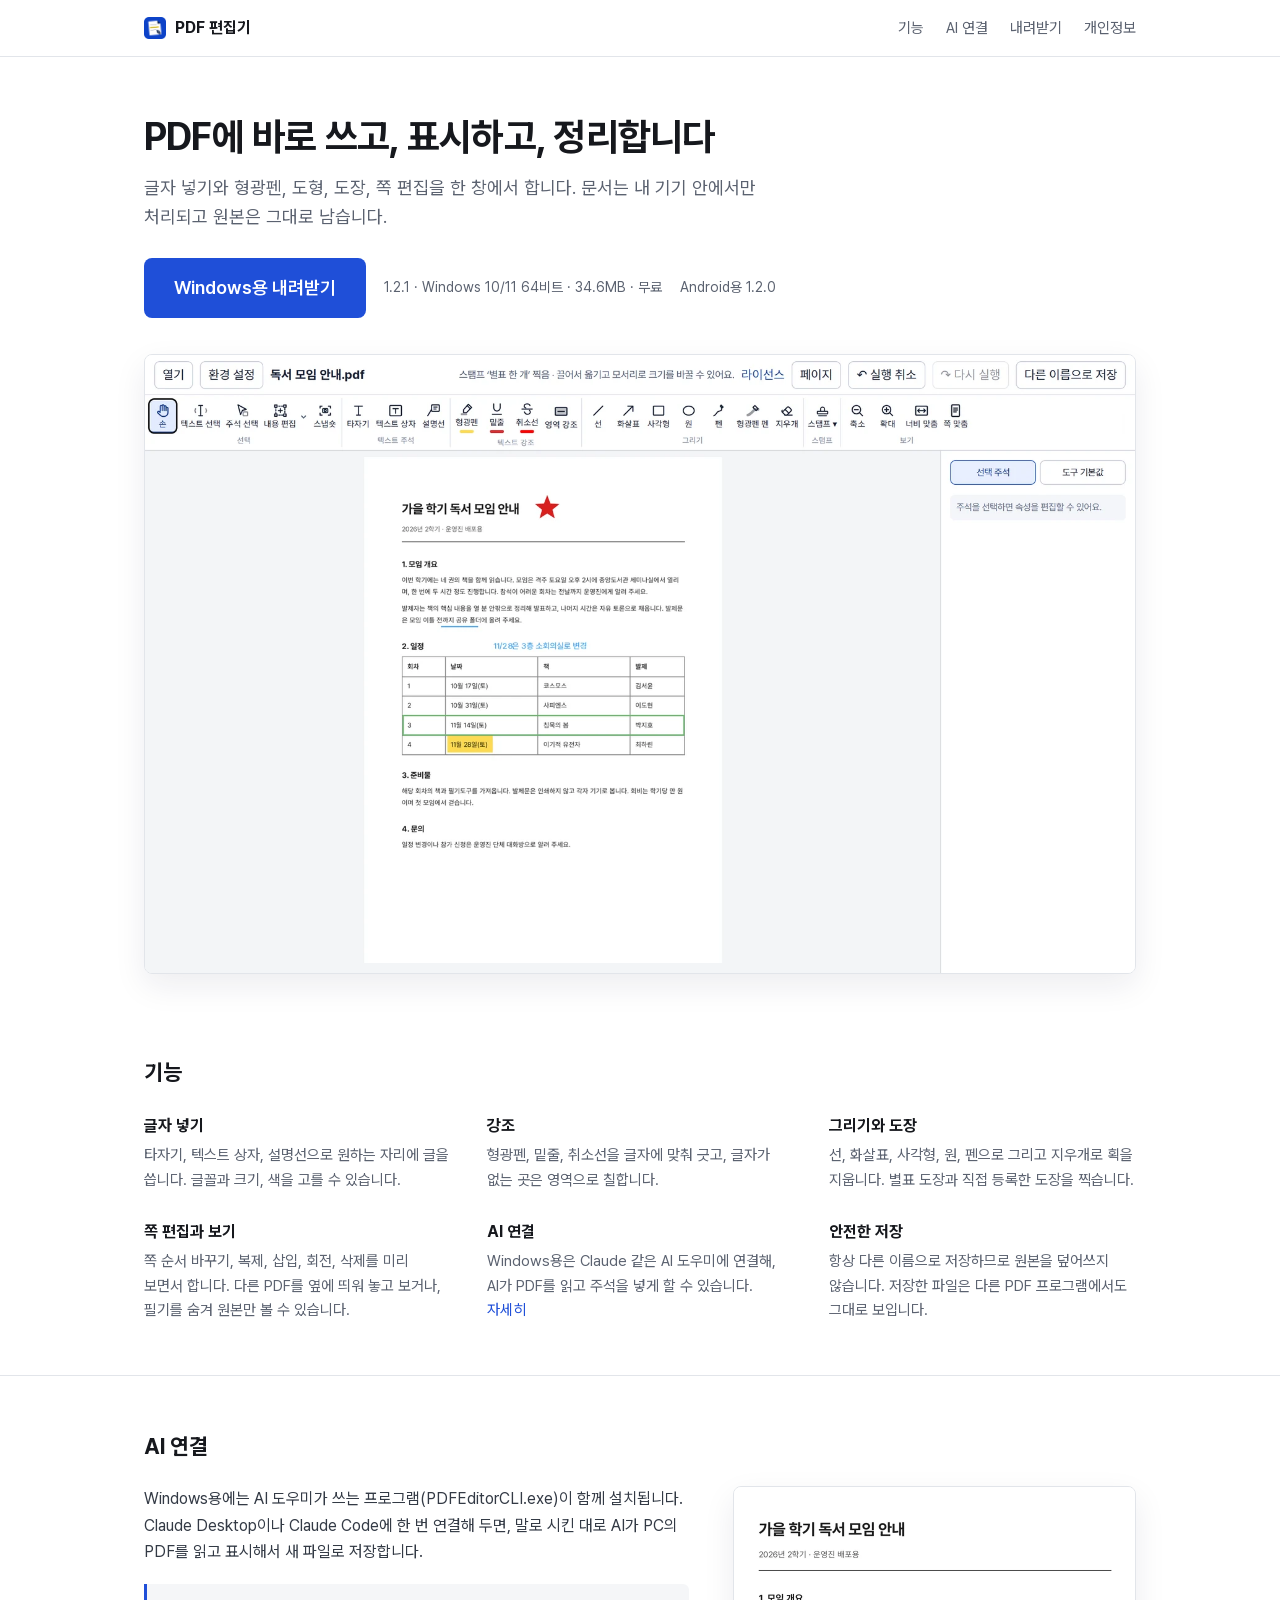
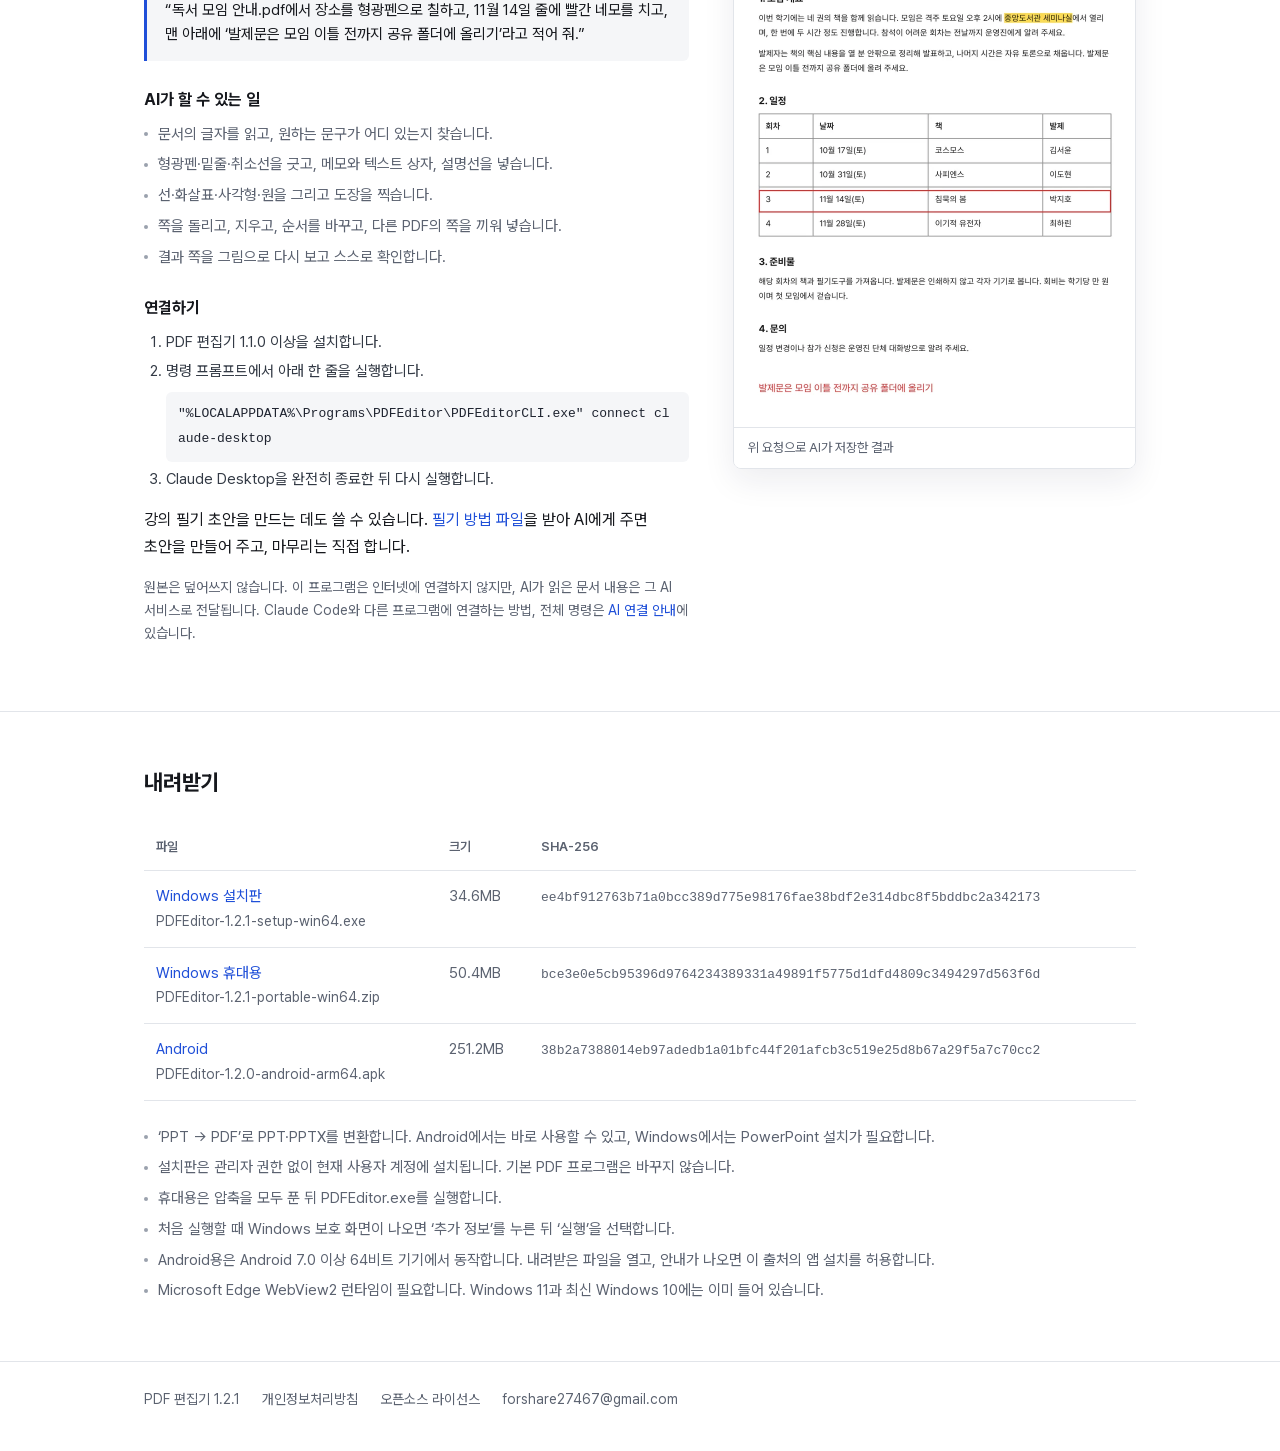
==== commit f2c82f03: "Android 1.2.0: PPT·PPTX를 기기 안에서 PDF로 변환" ====
--- a/index.html
+++ b/index.html
@@ -23,7 +23,7 @@
  <div class="get">
   <a class="btn btn-lg" href="https://github.com/forshare2-pixel/pdf-editor/releases/download/v1.2.1/PDFEditor-1.2.1-setup-win64.exe">Windows용 내려받기</a>
   <span class="meta">1.2.1 · Windows 10/11 64비트 · 34.6MB · 무료</span>
-  <a class="meta" href="https://github.com/forshare2-pixel/pdf-editor/releases/download/android-v1.1.0/PDFEditor-1.1.0-android-arm64.apk">Android용 1.1.0</a>
+  <a class="meta" href="https://github.com/forshare2-pixel/pdf-editor/releases/download/android-v1.2.0/PDFEditor-1.2.0-android-arm64.apk">Android용 1.2.0</a>
  </div>
  <figure class="shot"><img src="editor.webp" width="1600" height="1000" alt="PDF 편집기에서 문서에 글자, 강조, 사각형, 별표를 넣은 화면"></figure>
 </div>
@@ -74,11 +74,11 @@
   <tbody>
   <tr><td><a href="https://github.com/forshare2-pixel/pdf-editor/releases/download/v1.2.1/PDFEditor-1.2.1-setup-win64.exe">Windows 설치판</a><br><span class="meta">PDFEditor-1.2.1-setup-win64.exe</span></td><td class="num">34.6MB</td><td><code>ee4bf912763b71a0bcc389d775e98176fae38bdf2e314dbc8f5bddbc2a342173</code></td></tr>
   <tr><td><a href="https://github.com/forshare2-pixel/pdf-editor/releases/download/v1.2.1/PDFEditor-1.2.1-portable-win64.zip">Windows 휴대용</a><br><span class="meta">PDFEditor-1.2.1-portable-win64.zip</span></td><td class="num">50.4MB</td><td><code>bce3e0e5cb95396d9764234389331a49891f5775d1dfd4809c3494297d563f6d</code></td></tr>
-  <tr><td><a href="https://github.com/forshare2-pixel/pdf-editor/releases/download/android-v1.1.0/PDFEditor-1.1.0-android-arm64.apk">Android</a><br><span class="meta">PDFEditor-1.1.0-android-arm64.apk</span></td><td class="num">46.0MB</td><td><code>2c24d30dc00dabf5299829e7929d1726b05f1efdbe298708ec767d555d6a6382</code></td></tr>
+  <tr><td><a href="https://github.com/forshare2-pixel/pdf-editor/releases/download/android-v1.2.0/PDFEditor-1.2.0-android-arm64.apk">Android</a><br><span class="meta">PDFEditor-1.2.0-android-arm64.apk</span></td><td class="num">251.2MB</td><td><code>38b2a7388014eb97adedb1a01bfc44f201afcb3c519e25d8b67a29f5a7c70cc2</code></td></tr>
   </tbody>
  </table>
  <ul class="notes">
-  <li>Windows에서 PowerPoint가 설치되어 있으면 ‘PPT → PDF’로 슬라이드를 변환할 수 있습니다.</li>
+  <li>‘PPT → PDF’로 PPT·PPTX를 변환합니다. Android에서는 바로 사용할 수 있고, Windows에서는 PowerPoint 설치가 필요합니다.</li>
   <li>설치판은 관리자 권한 없이 현재 사용자 계정에 설치됩니다. 기본 PDF 프로그램은 바꾸지 않습니다.</li>
   <li>휴대용은 압축을 모두 푼 뒤 PDFEditor.exe를 실행합니다.</li>
   <li>처음 실행할 때 Windows 보호 화면이 나오면 ‘추가 정보’를 누른 뒤 ‘실행’을 선택합니다.</li>
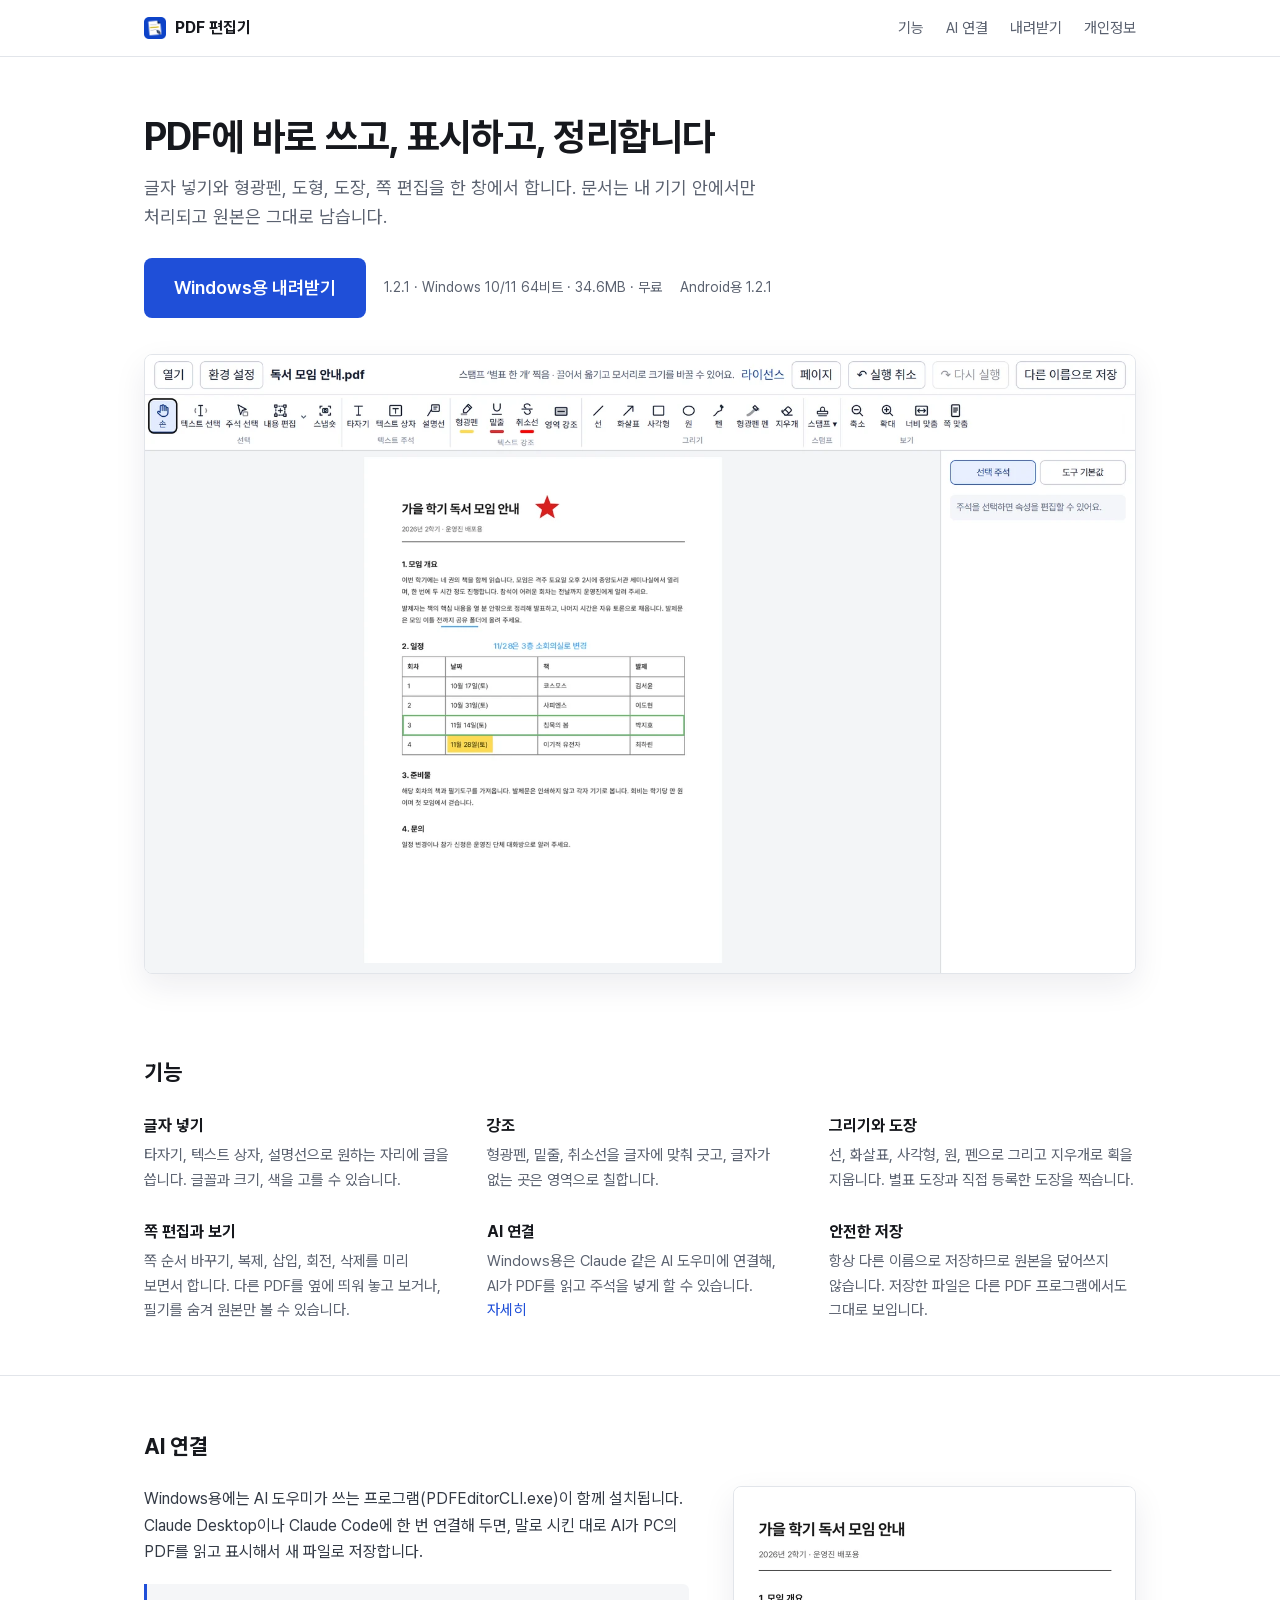
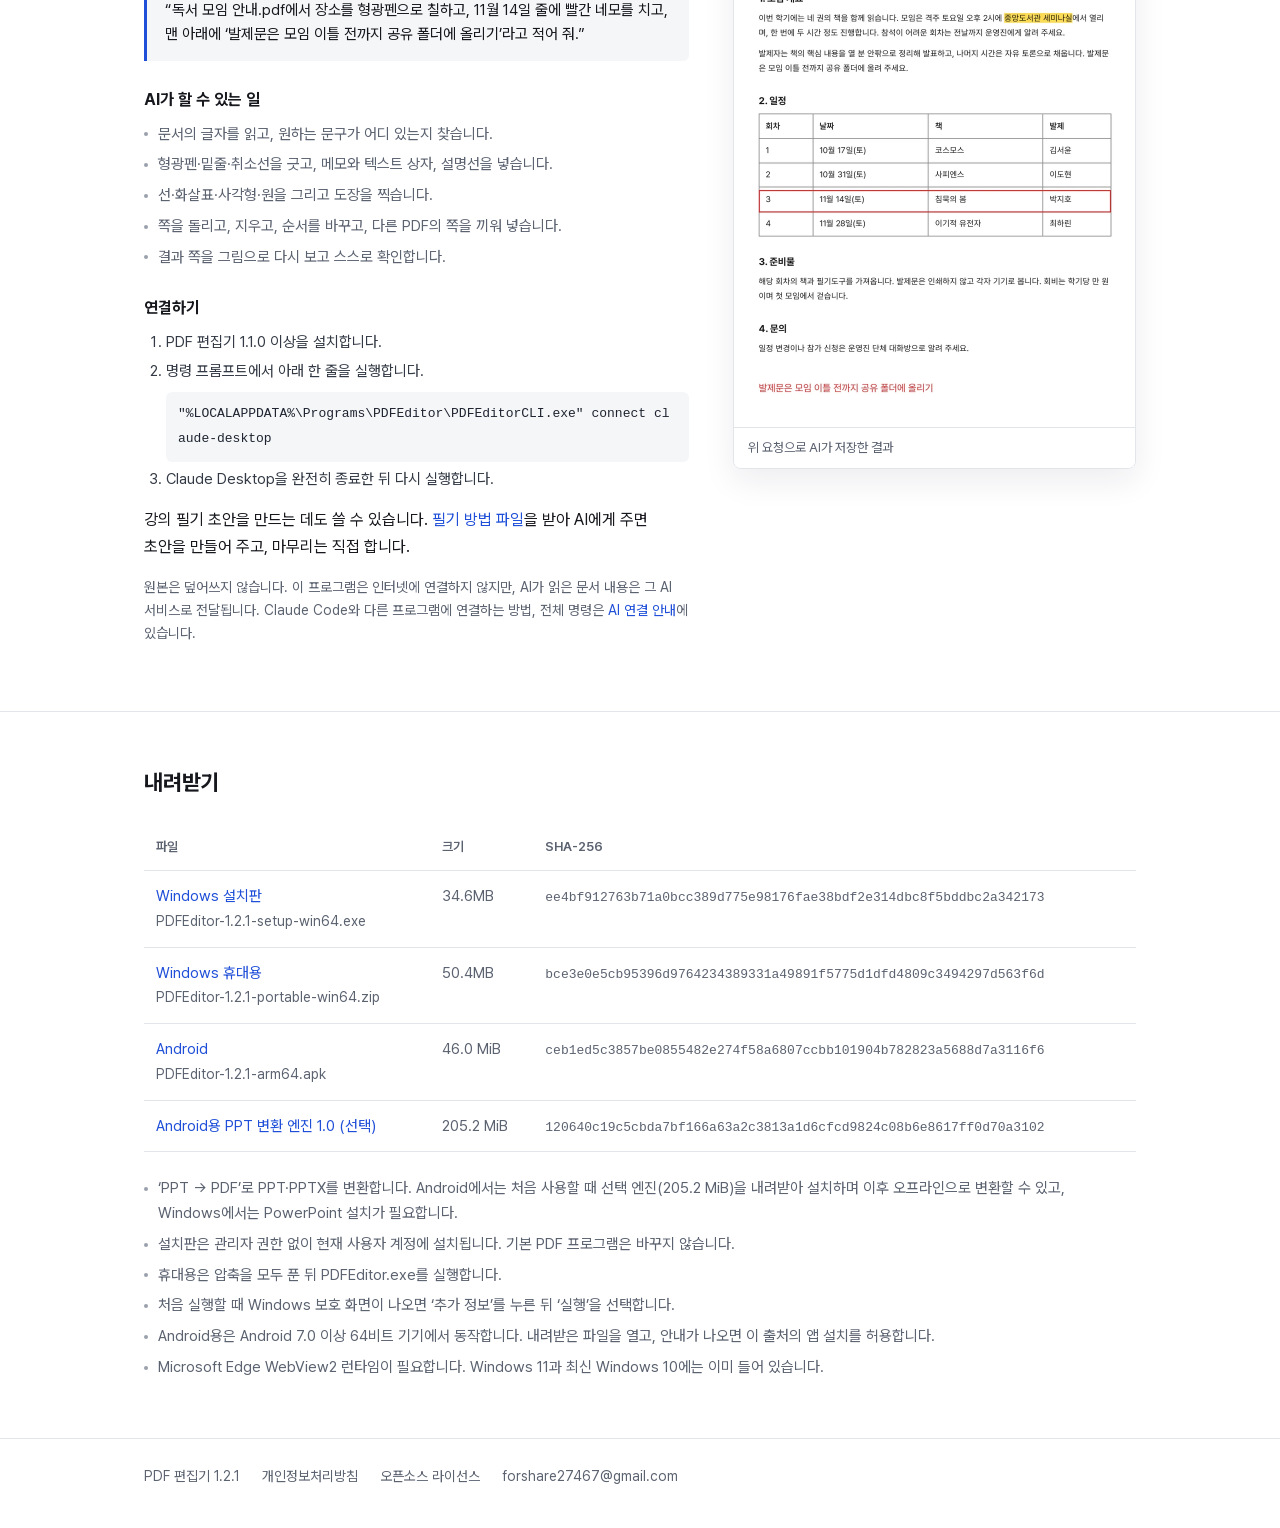
==== commit 3db01ec9: "Android 1.2.1: 가벼운 편집기와 선택형 PPT 엔진 분리" ====
--- a/index.html
+++ b/index.html
@@ -23,7 +23,7 @@
  <div class="get">
   <a class="btn btn-lg" href="https://github.com/forshare2-pixel/pdf-editor/releases/download/v1.2.1/PDFEditor-1.2.1-setup-win64.exe">Windows용 내려받기</a>
   <span class="meta">1.2.1 · Windows 10/11 64비트 · 34.6MB · 무료</span>
-  <a class="meta" href="https://github.com/forshare2-pixel/pdf-editor/releases/download/android-v1.2.0/PDFEditor-1.2.0-android-arm64.apk">Android용 1.2.0</a>
+  <a class="meta" href="https://github.com/forshare2-pixel/pdf-editor/releases/download/android-v1.2.1/PDFEditor-1.2.1-arm64.apk">Android용 1.2.1</a>
  </div>
  <figure class="shot"><img src="editor.webp" width="1600" height="1000" alt="PDF 편집기에서 문서에 글자, 강조, 사각형, 별표를 넣은 화면"></figure>
 </div>
@@ -74,11 +74,12 @@
   <tbody>
   <tr><td><a href="https://github.com/forshare2-pixel/pdf-editor/releases/download/v1.2.1/PDFEditor-1.2.1-setup-win64.exe">Windows 설치판</a><br><span class="meta">PDFEditor-1.2.1-setup-win64.exe</span></td><td class="num">34.6MB</td><td><code>ee4bf912763b71a0bcc389d775e98176fae38bdf2e314dbc8f5bddbc2a342173</code></td></tr>
   <tr><td><a href="https://github.com/forshare2-pixel/pdf-editor/releases/download/v1.2.1/PDFEditor-1.2.1-portable-win64.zip">Windows 휴대용</a><br><span class="meta">PDFEditor-1.2.1-portable-win64.zip</span></td><td class="num">50.4MB</td><td><code>bce3e0e5cb95396d9764234389331a49891f5775d1dfd4809c3494297d563f6d</code></td></tr>
-  <tr><td><a href="https://github.com/forshare2-pixel/pdf-editor/releases/download/android-v1.2.0/PDFEditor-1.2.0-android-arm64.apk">Android</a><br><span class="meta">PDFEditor-1.2.0-android-arm64.apk</span></td><td class="num">251.2MB</td><td><code>38b2a7388014eb97adedb1a01bfc44f201afcb3c519e25d8b67a29f5a7c70cc2</code></td></tr>
+  <tr><td><a href="https://github.com/forshare2-pixel/pdf-editor/releases/download/android-v1.2.1/PDFEditor-1.2.1-arm64.apk">Android</a><br><span class="meta">PDFEditor-1.2.1-arm64.apk</span></td><td class="num">46.0 MiB</td><td><code>ceb1ed5c3857be0855482e274f58a6807ccbb101904b782823a5688d7a3116f6</code></td></tr>
+  <tr><td><a href="https://github.com/forshare2-pixel/pdf-editor/releases/download/android-v1.2.1/PDFEditor-Slides-1.0-arm64.apk">Android용 PPT 변환 엔진 1.0 (선택)</a></td><td class="num">205.2 MiB</td><td><code>120640c19c5cbda7bf166a63a2c3813a1d6cfcd9824c08b6e8617ff0d70a3102</code></td></tr>
   </tbody>
  </table>
  <ul class="notes">
-  <li>‘PPT → PDF’로 PPT·PPTX를 변환합니다. Android에서는 바로 사용할 수 있고, Windows에서는 PowerPoint 설치가 필요합니다.</li>
+  <li>‘PPT → PDF’로 PPT·PPTX를 변환합니다. Android에서는 처음 사용할 때 선택 엔진(205.2 MiB)을 내려받아 설치하며 이후 오프라인으로 변환할 수 있고, Windows에서는 PowerPoint 설치가 필요합니다.</li>
   <li>설치판은 관리자 권한 없이 현재 사용자 계정에 설치됩니다. 기본 PDF 프로그램은 바꾸지 않습니다.</li>
   <li>휴대용은 압축을 모두 푼 뒤 PDFEditor.exe를 실행합니다.</li>
   <li>처음 실행할 때 Windows 보호 화면이 나오면 ‘추가 정보’를 누른 뒤 ‘실행’을 선택합니다.</li>
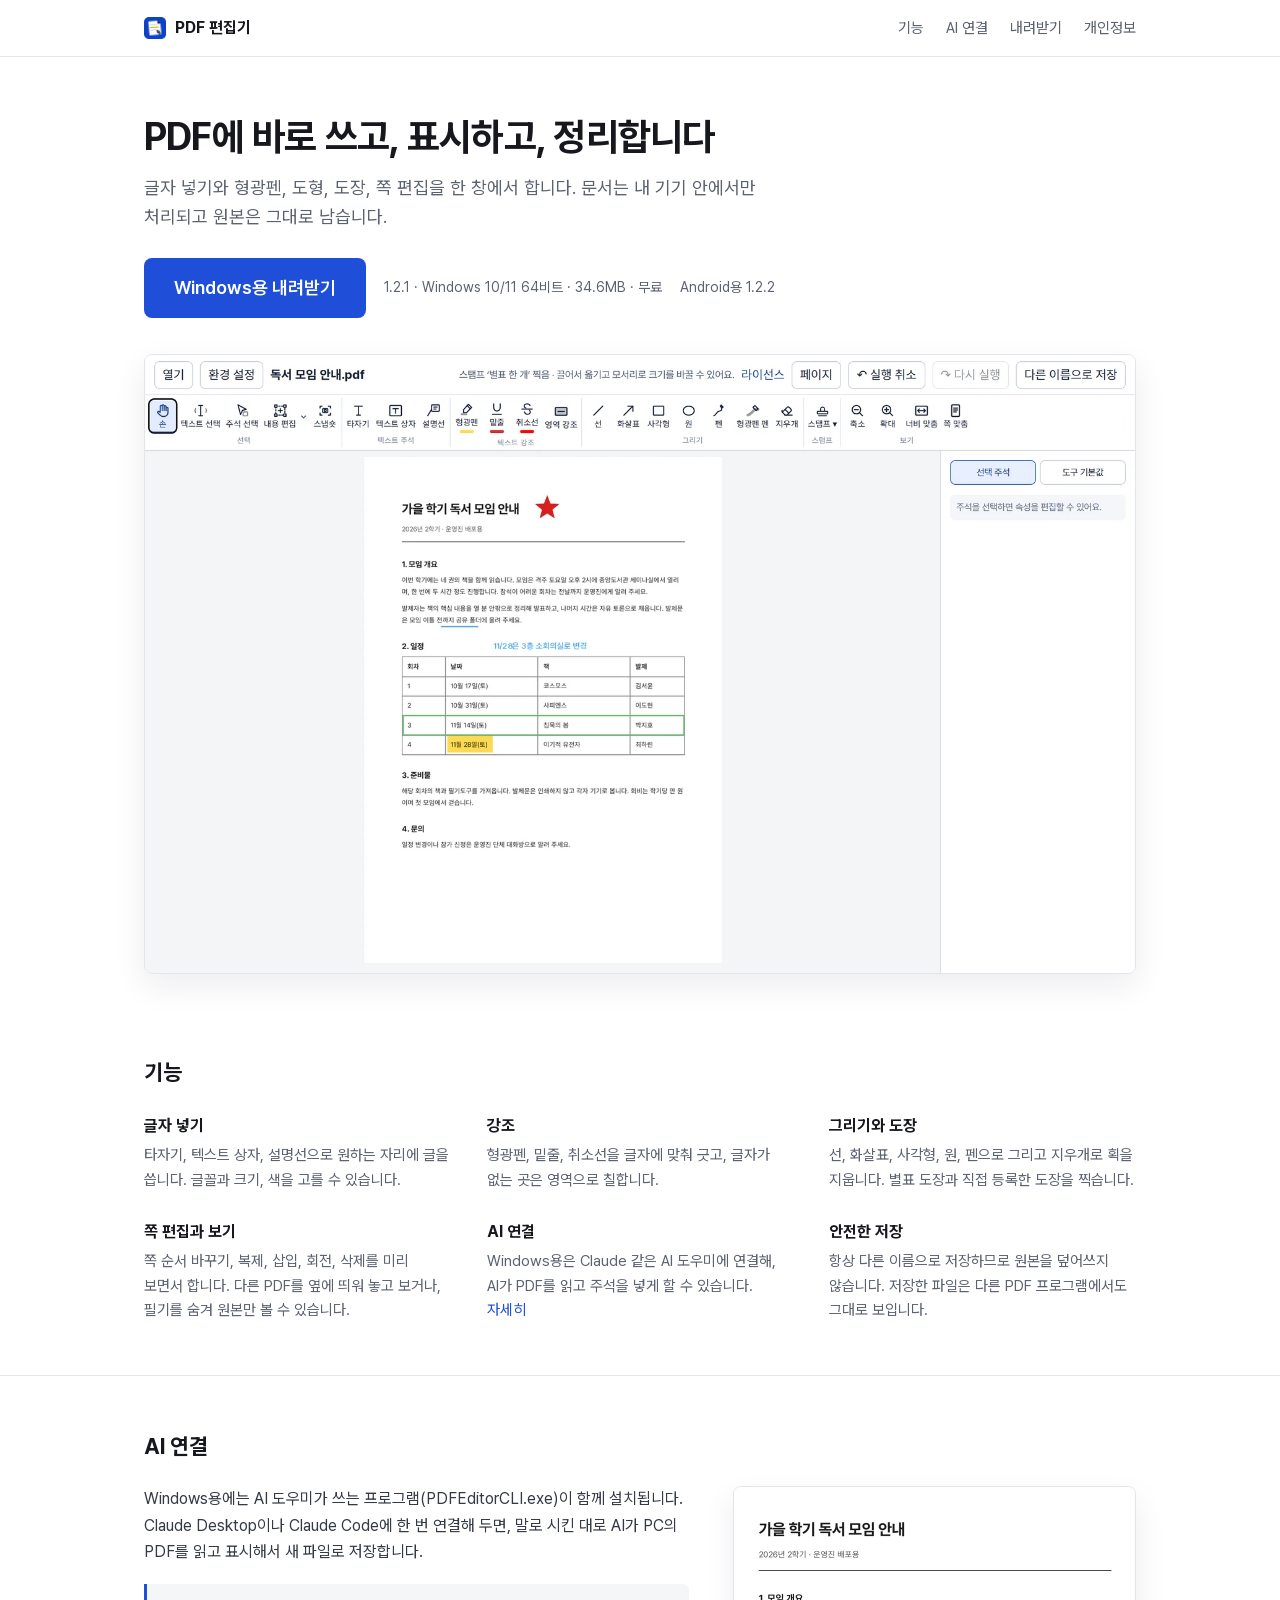
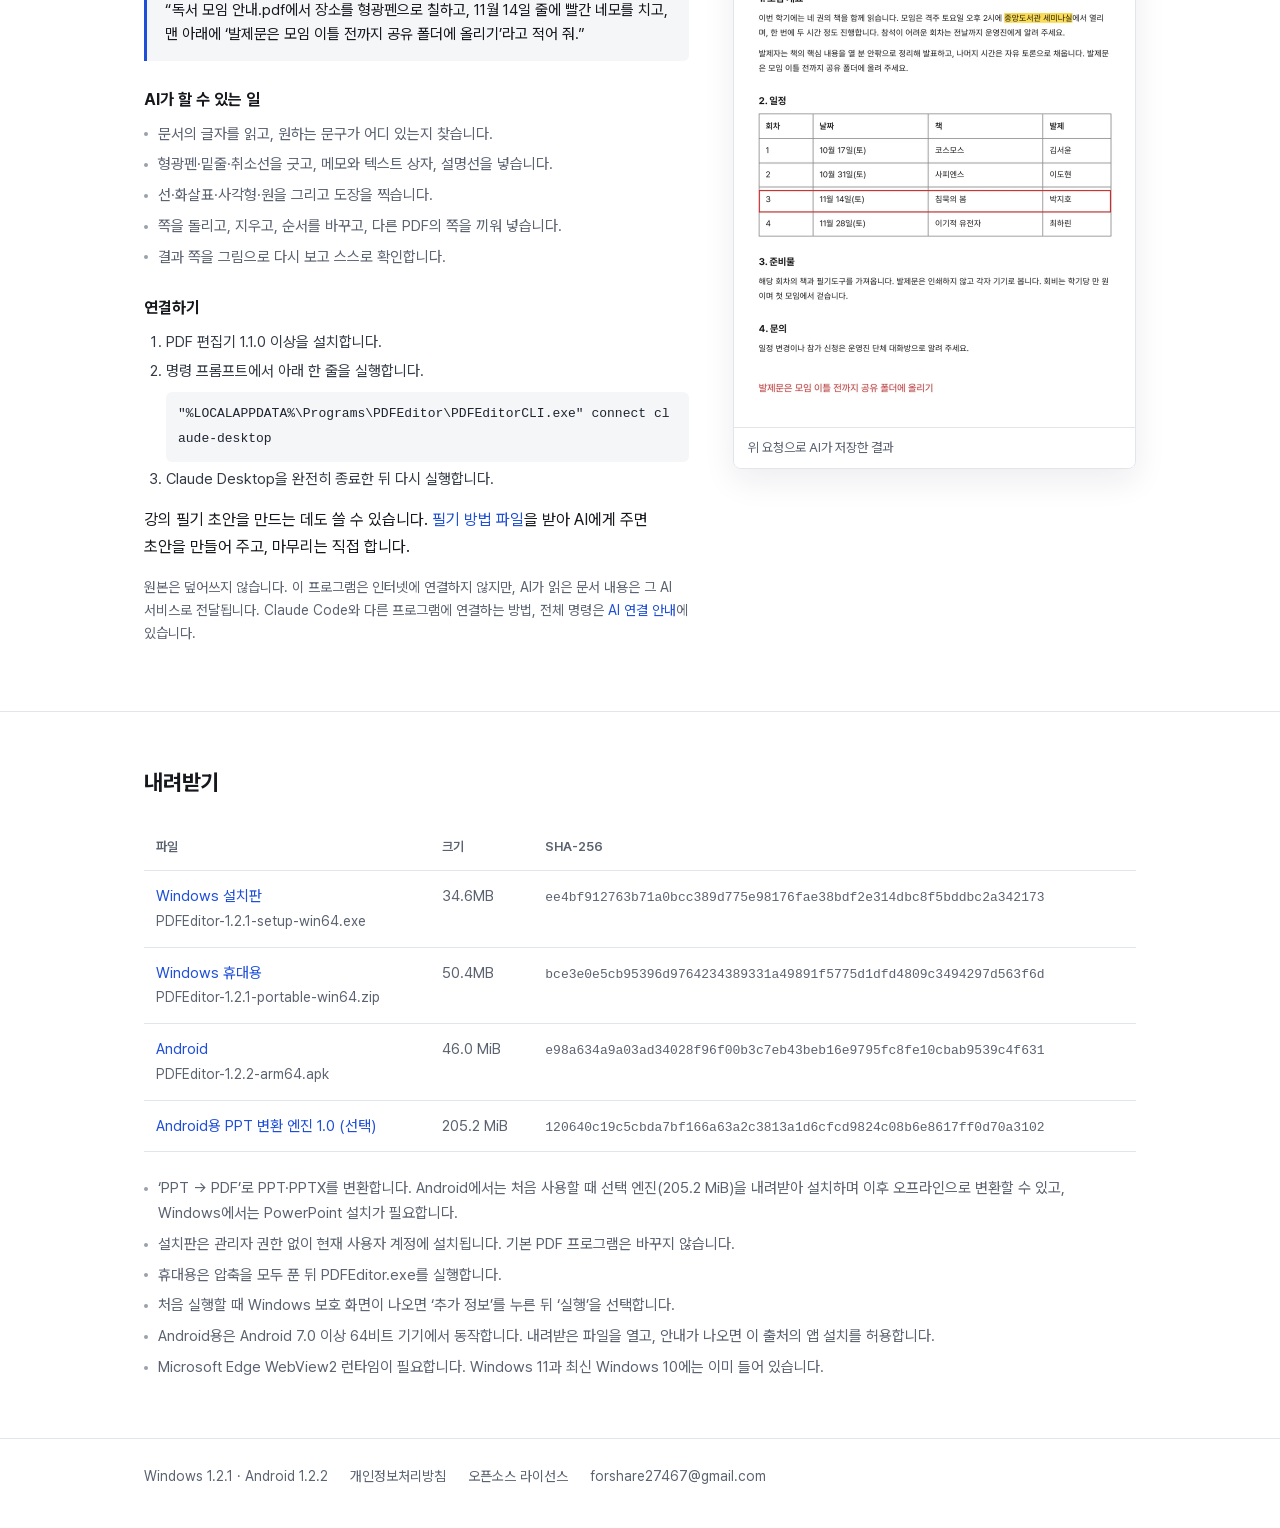
==== commit 5b678b6d: "Android 1.2.2 배포 링크와 확인값 갱신" ====
--- a/index.html
+++ b/index.html
@@ -23,7 +23,7 @@
  <div class="get">
   <a class="btn btn-lg" href="https://github.com/forshare2-pixel/pdf-editor/releases/download/v1.2.1/PDFEditor-1.2.1-setup-win64.exe">Windows용 내려받기</a>
   <span class="meta">1.2.1 · Windows 10/11 64비트 · 34.6MB · 무료</span>
-  <a class="meta" href="https://github.com/forshare2-pixel/pdf-editor/releases/download/android-v1.2.1/PDFEditor-1.2.1-arm64.apk">Android용 1.2.1</a>
+  <a class="meta" href="https://github.com/forshare2-pixel/pdf-editor/releases/download/android-v1.2.2/PDFEditor-1.2.2-arm64.apk">Android용 1.2.2</a>
  </div>
  <figure class="shot"><img src="editor.webp" width="1600" height="1000" alt="PDF 편집기에서 문서에 글자, 강조, 사각형, 별표를 넣은 화면"></figure>
 </div>
@@ -74,8 +74,8 @@
   <tbody>
   <tr><td><a href="https://github.com/forshare2-pixel/pdf-editor/releases/download/v1.2.1/PDFEditor-1.2.1-setup-win64.exe">Windows 설치판</a><br><span class="meta">PDFEditor-1.2.1-setup-win64.exe</span></td><td class="num">34.6MB</td><td><code>ee4bf912763b71a0bcc389d775e98176fae38bdf2e314dbc8f5bddbc2a342173</code></td></tr>
   <tr><td><a href="https://github.com/forshare2-pixel/pdf-editor/releases/download/v1.2.1/PDFEditor-1.2.1-portable-win64.zip">Windows 휴대용</a><br><span class="meta">PDFEditor-1.2.1-portable-win64.zip</span></td><td class="num">50.4MB</td><td><code>bce3e0e5cb95396d9764234389331a49891f5775d1dfd4809c3494297d563f6d</code></td></tr>
-  <tr><td><a href="https://github.com/forshare2-pixel/pdf-editor/releases/download/android-v1.2.1/PDFEditor-1.2.1-arm64.apk">Android</a><br><span class="meta">PDFEditor-1.2.1-arm64.apk</span></td><td class="num">46.0 MiB</td><td><code>ceb1ed5c3857be0855482e274f58a6807ccbb101904b782823a5688d7a3116f6</code></td></tr>
-  <tr><td><a href="https://github.com/forshare2-pixel/pdf-editor/releases/download/android-v1.2.1/PDFEditor-Slides-1.0-arm64.apk">Android용 PPT 변환 엔진 1.0 (선택)</a></td><td class="num">205.2 MiB</td><td><code>120640c19c5cbda7bf166a63a2c3813a1d6cfcd9824c08b6e8617ff0d70a3102</code></td></tr>
+  <tr><td><a href="https://github.com/forshare2-pixel/pdf-editor/releases/download/android-v1.2.2/PDFEditor-1.2.2-arm64.apk">Android</a><br><span class="meta">PDFEditor-1.2.2-arm64.apk</span></td><td class="num">46.0 MiB</td><td><code>e98a634a9a03ad34028f96f00b3c7eb43beb16e9795fc8fe10cbab9539c4f631</code></td></tr>
+  <tr><td><a href="https://github.com/forshare2-pixel/pdf-editor/releases/download/android-v1.2.2/PDFEditor-Slides-1.0-arm64.apk">Android용 PPT 변환 엔진 1.0 (선택)</a></td><td class="num">205.2 MiB</td><td><code>120640c19c5cbda7bf166a63a2c3813a1d6cfcd9824c08b6e8617ff0d70a3102</code></td></tr>
   </tbody>
  </table>
  <ul class="notes">
@@ -90,7 +90,7 @@
 </main>
 
 <footer><div class="wrap">
- <span>PDF 편집기 1.2.1</span>
+ <span>Windows 1.2.1 · Android 1.2.2</span>
  <a href="privacy.html">개인정보처리방침</a>
  <a href="licenses.txt">오픈소스 라이선스</a>
  <a href="mailto:forshare27467@gmail.com">forshare27467@gmail.com</a>
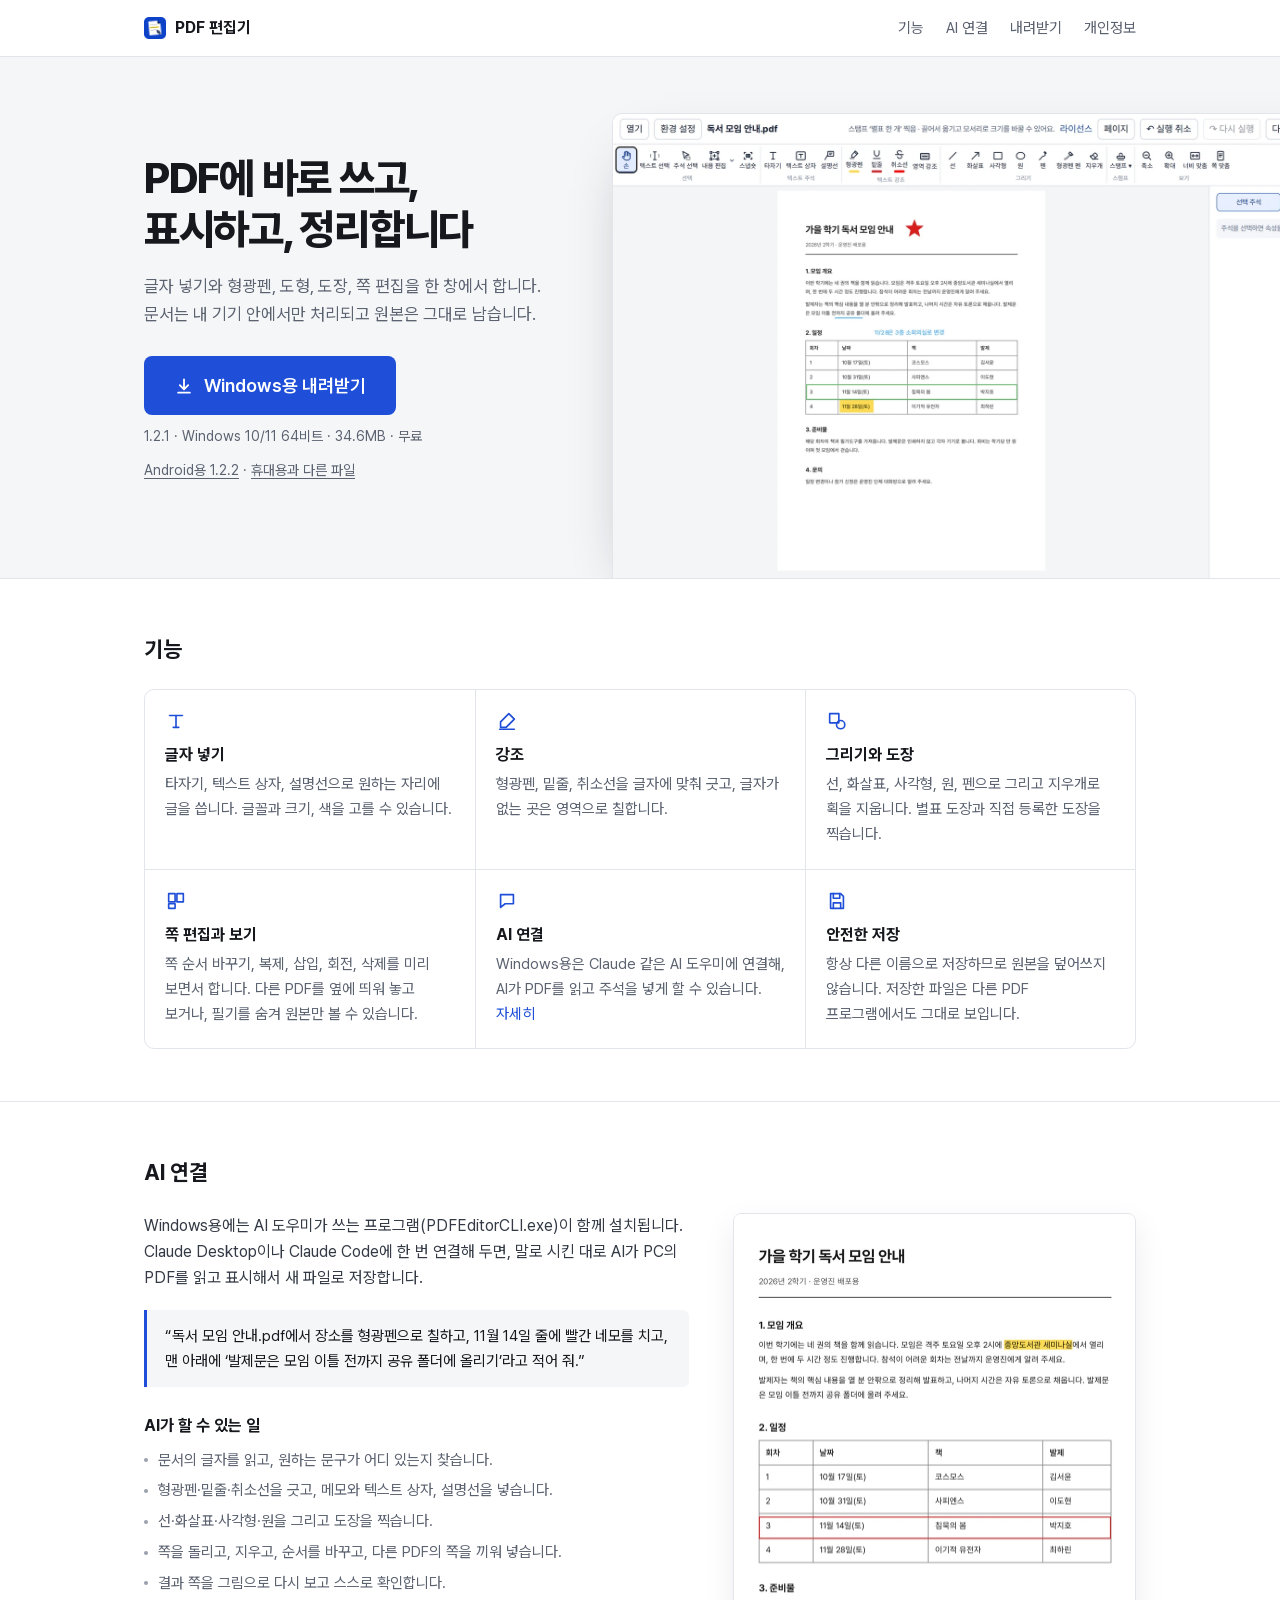
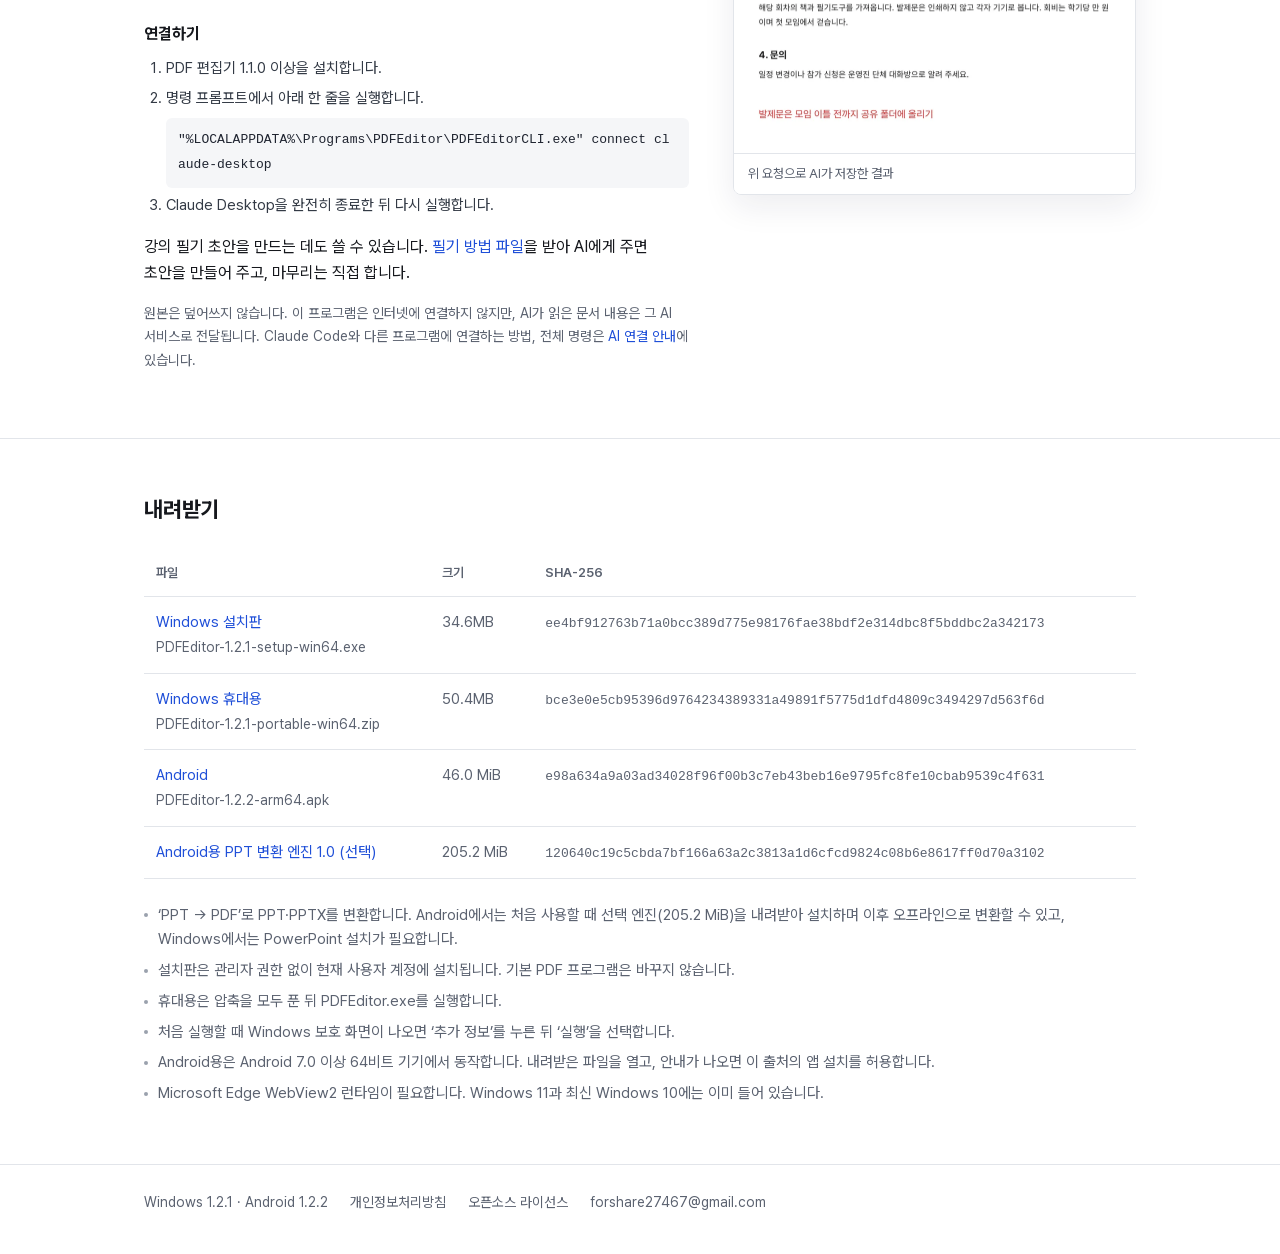
==== commit 697e06bb: "첫 화면: 제목·내려받기 옆에 편집기 화면을 크게, 기능은 칸으로 나눈 표" ====
--- a/index.html
+++ b/index.html
@@ -17,26 +17,28 @@
 </div></header>
 
 <main>
-<div class="wrap hero">
- <h1>PDF에 바로 쓰고, 표시하고, 정리합니다</h1>
- <p class="lead">글자 넣기와 형광펜, 도형, 도장, 쪽 편집을 한 창에서 합니다. 문서는 내 기기 안에서만 처리되고 원본은 그대로 남습니다.</p>
- <div class="get">
-  <a class="btn btn-lg" href="https://github.com/forshare2-pixel/pdf-editor/releases/download/v1.2.1/PDFEditor-1.2.1-setup-win64.exe">Windows용 내려받기</a>
-  <span class="meta">1.2.1 · Windows 10/11 64비트 · 34.6MB · 무료</span>
-  <a class="meta" href="https://github.com/forshare2-pixel/pdf-editor/releases/download/android-v1.2.2/PDFEditor-1.2.2-arm64.apk">Android용 1.2.2</a>
+<div class="hero"><div class="wrap hero-in">
+ <div class="hero-copy">
+  <h1>PDF에 바로 쓰고, 표시하고, 정리합니다</h1>
+  <p class="lead">글자 넣기와 형광펜, 도형, 도장, 쪽 편집을 한 창에서 합니다. 문서는 내 기기 안에서만 처리되고 원본은 그대로 남습니다.</p>
+  <div class="get">
+   <a class="btn btn-lg" href="https://github.com/forshare2-pixel/pdf-editor/releases/download/v1.2.1/PDFEditor-1.2.1-setup-win64.exe"><svg viewBox="0 0 24 24" fill="none" stroke="currentColor" stroke-width="2.2" stroke-linecap="round" stroke-linejoin="round" aria-hidden="true"><path d="M12 4v11M7 11l5 5 5-5M5 20h14"/></svg>Windows용 내려받기</a>
+   <span class="meta">1.2.1 · Windows 10/11 64비트 · 34.6MB · 무료</span>
+   <span class="meta"><a href="https://github.com/forshare2-pixel/pdf-editor/releases/download/android-v1.2.2/PDFEditor-1.2.2-arm64.apk">Android용 1.2.2</a> · <a href="#download">휴대용과 다른 파일</a></span>
+  </div>
  </div>
- <figure class="shot"><img src="editor.webp" width="1600" height="1000" alt="PDF 편집기에서 문서에 글자, 강조, 사각형, 별표를 넣은 화면"></figure>
-</div>
+ <figure class="shot hero-shot"><img src="editor.webp" width="1600" height="1000" alt="PDF 편집기에서 문서에 글자, 강조, 사각형, 별표를 넣은 화면"></figure>
+</div></div>
 
 <section id="features"><div class="wrap">
  <h2>기능</h2>
  <ul class="features">
-  <li><h3>글자 넣기</h3><p>타자기, 텍스트 상자, 설명선으로 원하는 자리에 글을 씁니다. 글꼴과 크기, 색을 고를 수 있습니다.</p></li>
-  <li><h3>강조</h3><p>형광펜, 밑줄, 취소선을 글자에 맞춰 긋고, 글자가 없는 곳은 영역으로 칠합니다.</p></li>
-  <li><h3>그리기와 도장</h3><p>선, 화살표, 사각형, 원, 펜으로 그리고 지우개로 획을 지웁니다. 별표 도장과 직접 등록한 도장을 찍습니다.</p></li>
-  <li><h3>쪽 편집과 보기</h3><p>쪽 순서 바꾸기, 복제, 삽입, 회전, 삭제를 미리 보면서 합니다. 다른 PDF를 옆에 띄워 놓고 보거나, 필기를 숨겨 원본만 볼 수 있습니다.</p></li>
-  <li><h3>AI 연결</h3><p>Windows용은 Claude 같은 AI 도우미에 연결해, AI가 PDF를 읽고 주석을 넣게 할 수 있습니다. <a href="#ai">자세히</a></p></li>
-  <li><h3>안전한 저장</h3><p>항상 다른 이름으로 저장하므로 원본을 덮어쓰지 않습니다. 저장한 파일은 다른 PDF 프로그램에서도 그대로 보입니다.</p></li>
+  <li><svg viewBox="0 0 24 24" fill="none" stroke="currentColor" stroke-width="1.8" stroke-linecap="round" stroke-linejoin="round" aria-hidden="true"><path d="M5 6h14M12 6v13M9 19h6"/></svg><h3>글자 넣기</h3><p>타자기, 텍스트 상자, 설명선으로 원하는 자리에 글을 씁니다. 글꼴과 크기, 색을 고를 수 있습니다.</p></li>
+  <li><svg viewBox="0 0 24 24" fill="none" stroke="currentColor" stroke-width="1.8" stroke-linecap="round" stroke-linejoin="round" aria-hidden="true"><path d="M14 4l6 6-9 9H5v-6z"/><path d="M4 21h16"/></svg><h3>강조</h3><p>형광펜, 밑줄, 취소선을 글자에 맞춰 긋고, 글자가 없는 곳은 영역으로 칠합니다.</p></li>
+  <li><svg viewBox="0 0 24 24" fill="none" stroke="currentColor" stroke-width="1.8" stroke-linecap="round" stroke-linejoin="round" aria-hidden="true"><rect x="4" y="4" width="10" height="10"/><circle cx="16" cy="16" r="4.5"/></svg><h3>그리기와 도장</h3><p>선, 화살표, 사각형, 원, 펜으로 그리고 지우개로 획을 지웁니다. 별표 도장과 직접 등록한 도장을 찍습니다.</p></li>
+  <li><svg viewBox="0 0 24 24" fill="none" stroke="currentColor" stroke-width="1.8" stroke-linecap="round" stroke-linejoin="round" aria-hidden="true"><rect x="4" y="4" width="7" height="9"/><rect x="13" y="4" width="7" height="9"/><rect x="4" y="15" width="7" height="5"/></svg><h3>쪽 편집과 보기</h3><p>쪽 순서 바꾸기, 복제, 삽입, 회전, 삭제를 미리 보면서 합니다. 다른 PDF를 옆에 띄워 놓고 보거나, 필기를 숨겨 원본만 볼 수 있습니다.</p></li>
+  <li><svg viewBox="0 0 24 24" fill="none" stroke="currentColor" stroke-width="1.8" stroke-linecap="round" stroke-linejoin="round" aria-hidden="true"><path d="M5 5h14v10H10l-5 4z"/></svg><h3>AI 연결</h3><p>Windows용은 Claude 같은 AI 도우미에 연결해, AI가 PDF를 읽고 주석을 넣게 할 수 있습니다. <a href="#ai">자세히</a></p></li>
+  <li><svg viewBox="0 0 24 24" fill="none" stroke="currentColor" stroke-width="1.8" stroke-linecap="round" stroke-linejoin="round" aria-hidden="true"><path d="M5 4h11l3 3v13H5z"/><path d="M8 4v5h7V4M8 20v-6h8v6"/></svg><h3>안전한 저장</h3><p>항상 다른 이름으로 저장하므로 원본을 덮어쓰지 않습니다. 저장한 파일은 다른 PDF 프로그램에서도 그대로 보입니다.</p></li>
  </ul>
 </div></section>
 
--- a/style.css
+++ b/style.css
@@ -77,3 +77,36 @@
 .guide .ask{background:#fff;margin:8px 0 2px}
 .guide .meta{margin-bottom:0}
 @media(max-width:760px){.btn-lg{display:block;width:100%;text-align:center}.guide{padding:18px 16px}}
+
+/* 첫 화면(2026-11-28): 제목·내려받기 옆에 편집기 화면을 크게, 기능은 칸으로 나눈 표 */
+.hero{padding:0;background:var(--soft);border-bottom:1px solid var(--line);overflow:hidden}
+.hero-in{display:grid;grid-template-columns:420px minmax(0,1fr);gap:48px;align-items:center;padding-top:56px}
+.hero-copy{padding-bottom:56px}
+.hero h1{font-size:42px;line-height:1.22;font-weight:800;letter-spacing:-.03em;margin:0 0 16px;text-wrap:balance}
+.hero .lead{font-size:17px;margin:0 0 28px;max-width:none}
+.hero .get{flex-direction:column;align-items:flex-start;gap:10px}
+.hero .btn-lg{display:inline-flex;align-items:center;gap:10px}
+.hero .btn-lg svg{width:20px;height:20px}
+.hero .meta a{color:var(--sub);text-decoration:underline;text-underline-offset:3px}
+.hero .meta a:hover{color:var(--accent)}
+.hero-shot{align-self:end;margin:0 -220px 0 0;border-bottom:0;border-radius:10px 10px 0 0;background:#fff;box-shadow:0 24px 60px -30px rgba(18,20,26,.45)}
+.hero+section{border-top:0}
+.features{gap:0;border:1px solid var(--line);border-radius:10px;overflow:hidden}
+.features li{padding:20px 20px 22px;border-left:1px solid var(--line);border-top:1px solid var(--line)}
+.features li:nth-child(3n+1){border-left:0}
+.features li:nth-child(-n+3){border-top:0}
+.features svg{display:block;width:22px;height:22px;color:var(--accent);margin-bottom:10px}
+@media(max-width:900px){
+ .hero-in{grid-template-columns:1fr;gap:28px;padding-top:36px}
+ .hero-copy{padding-bottom:0}
+ .hero h1{font-size:32px}
+ .hero-shot{margin-right:-90px}
+}
+@media(max-width:760px){
+ .hero .btn-lg{display:flex;justify-content:center}
+ .hero .get{align-items:stretch}
+ .features li,.features li:nth-child(3n+1){border-left:0;border-top:1px solid var(--line)}
+ .features li:first-child{border-top:0}
+}
+.brand,nav a{white-space:nowrap}
+@media(max-width:440px){header.top .wrap{gap:12px;padding:0 16px}nav{gap:12px;font-size:13.5px}}
